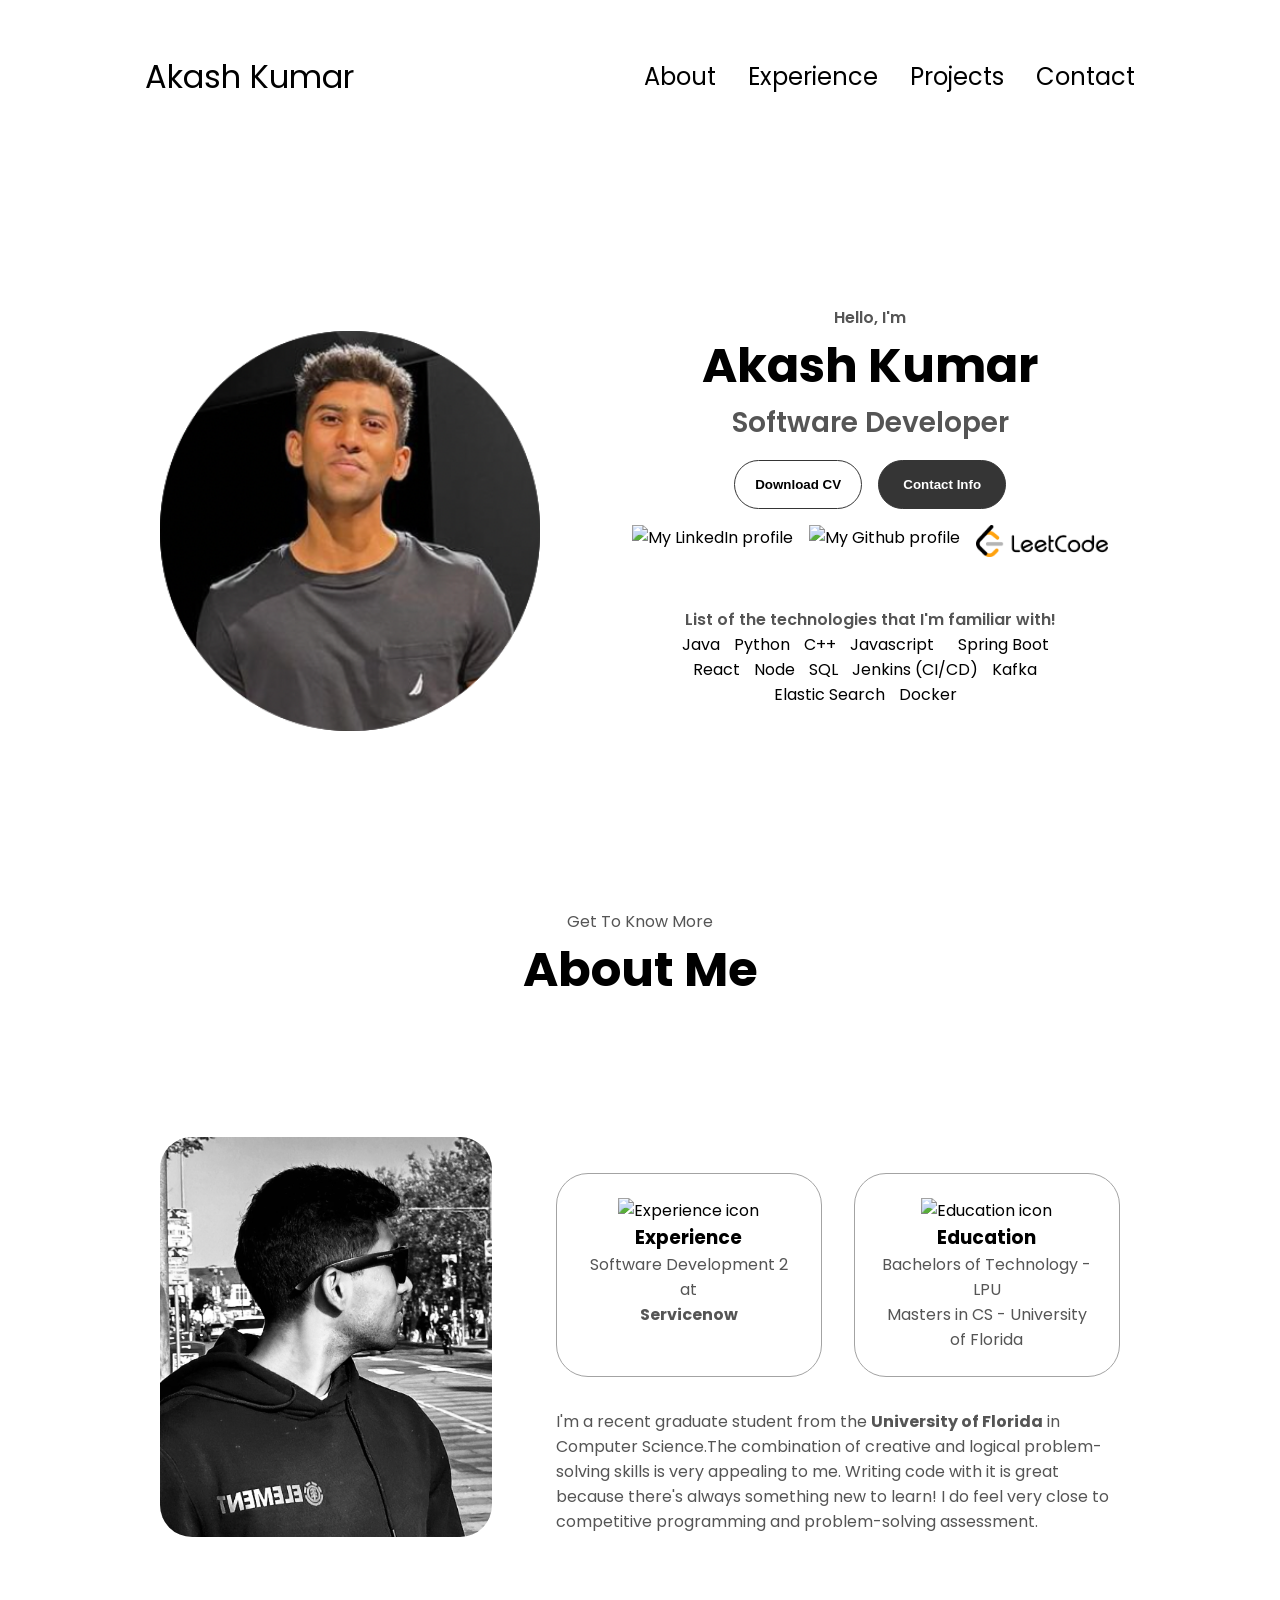
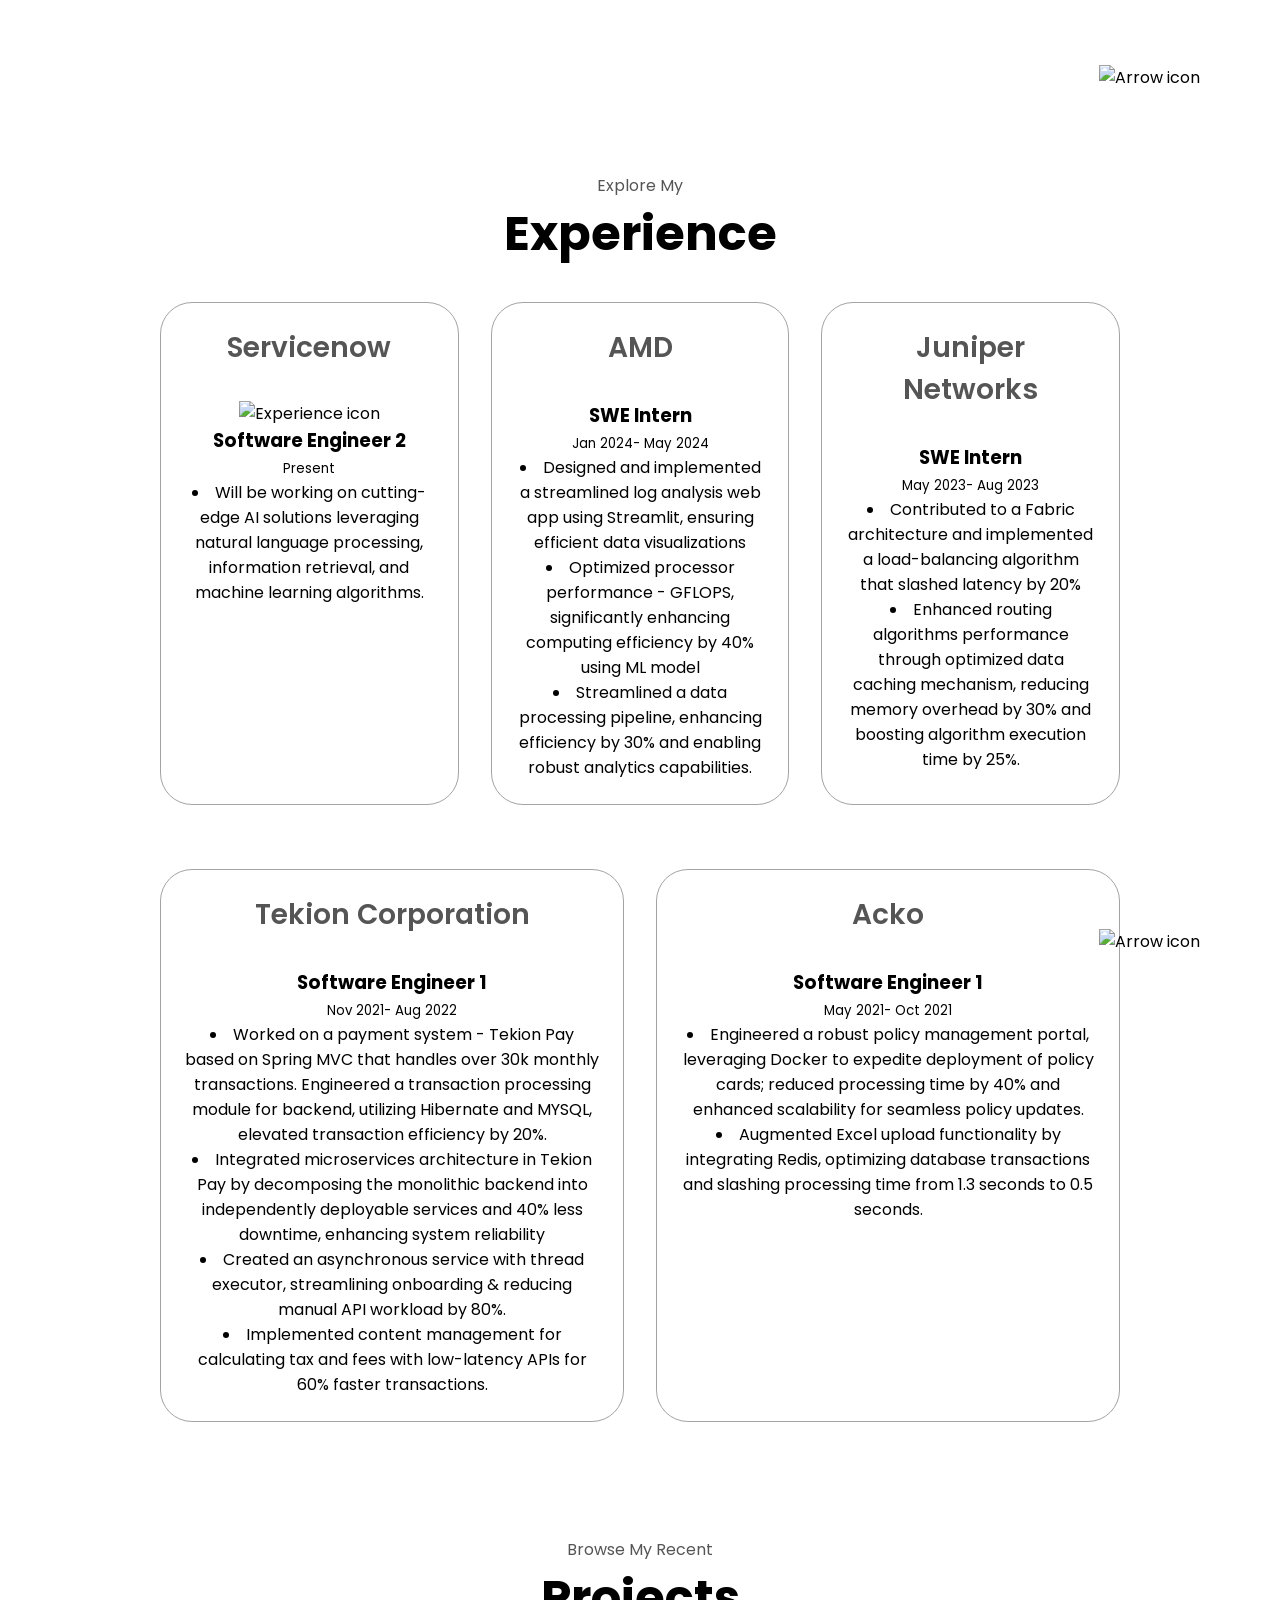
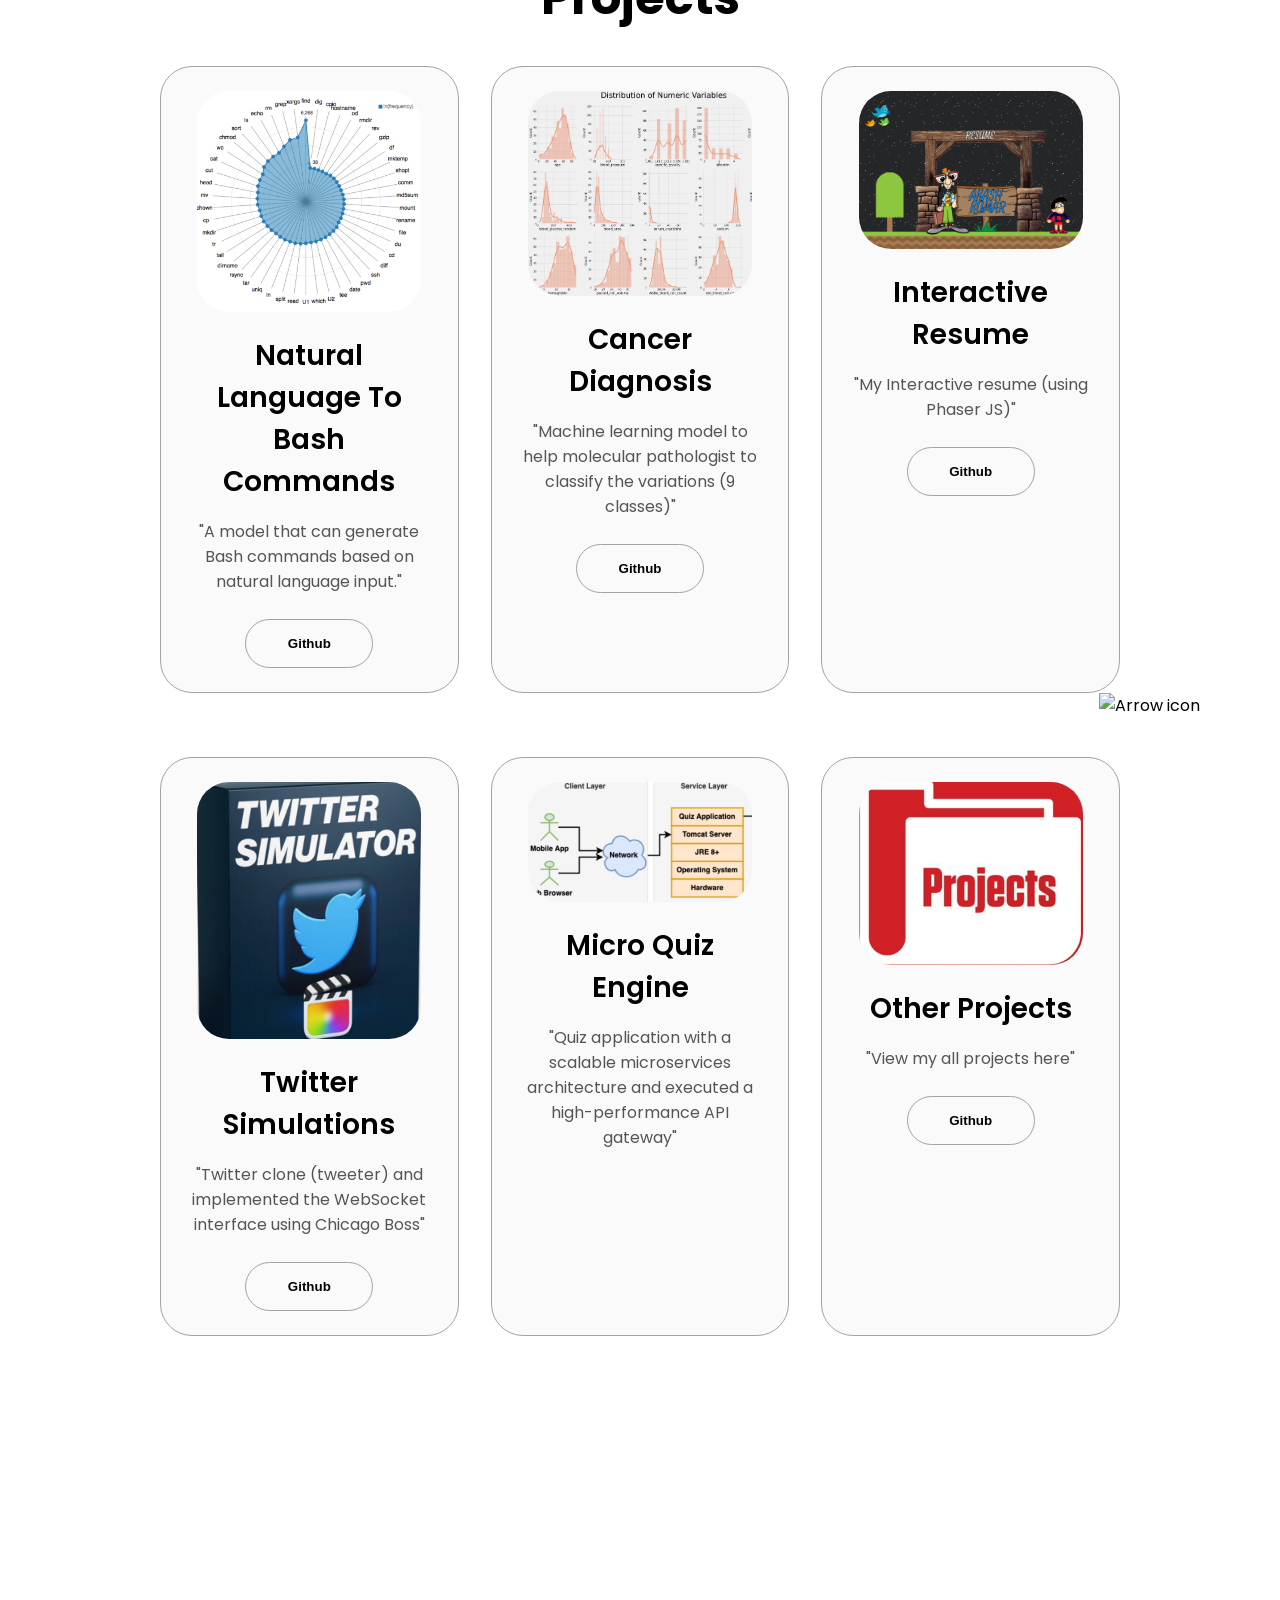
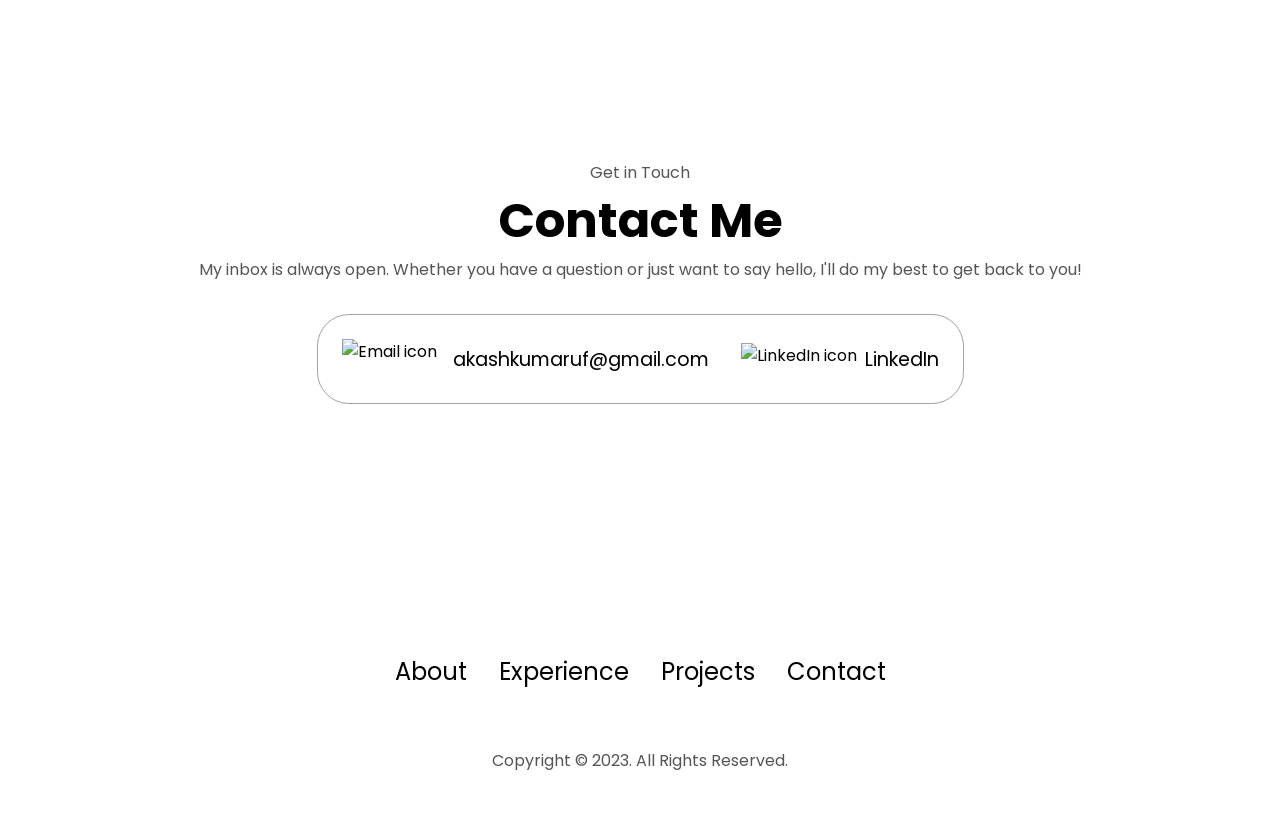
==== index.html @ 23b62c3f "Added my project" ====
<!DOCTYPE html>
<html lang="en">
  <head>
    <meta charset="UTF-8" />
    <meta http-equiv="X-UA-Compatible" content="IE=edge" />
    <meta name="viewport" content="width=device-width, initial-scale=1.0" />
    <title>My Portfolio</title>
    <link rel="stylesheet" href="style.css" />
    <link rel="stylesheet" href="mediaqueries.css" />
  </head>
  <body>
    <nav id="desktop-nav">
      <div class="logo">Akash Kumar</div>
      <div>
        <ul class="nav-links">
          <li><a href="#about">About</a></li>
          <li><a href="#experience">Experience</a></li>
          <li><a href="#projects">Projects</a></li>
          <li><a href="#contact">Contact</a></li>
        </ul>
      </div>
    </nav>
    <nav id="hamburger-nav">
      <div class="logo">Akash Kumar</div>
      <div class="hamburger-menu">
        <div class="hamburger-icon" onclick="toggleMenu()">
          <span></span>
          <span></span>
          <span></span>
        </div>
        <div class="menu-links">
          <li><a href="#about" onclick="toggleMenu()">About</a></li>
          <li><a href="#experience" onclick="toggleMenu()">Experience</a></li>
          <li><a href="#projects" onclick="toggleMenu()">Projects</a></li>
          <li><a href="#contact" onclick="toggleMenu()">Contact</a></li>
        </div>
      </div>
    </nav>
    <section id="profile">
      <div class="section__pic-container">
        <img src="./assets/profile-pic1.png" alt="Akash Kumar profile picture" />
      </div>
      <div class="section__text">
        <p class="section__text__p1">Hello, I'm</p>
        <h1 class="title">Akash Kumar</h1>
        <p class="section__text__p2">Software Developer</p>


        <div class="btn-container">
          <button
            class="btn btn-color-2"
            onclick="window.open('./assets/Akash_Resume.pdf')"
          >
            Download CV
          </button>
          <button class="btn btn-color-1" onclick="location.href='#contact'">
            Contact Info
          </button>
        </div>


        <div id="socials-container">
          <img
            src="./assets/linkedin.png"
            alt="My LinkedIn profile"
            class="icon"
            onclick="location.href='https://linkedin.com/in/akash-kumar916'"
          />
          <img
            src="./assets/github.png"
            alt="My Github profile"
            class="icon"
            onclick="location.href='https://github.com/akashkumar916'"
          />
          <img
            src="./assets/leetcode.png"
            alt="My Leetcode profile"
            class="icon"
            onclick="location.href='https://leetcode.com/u/akash_kumar916/'"
          />
        </div>
        <div id="skills-container">
          <p>List of the technologies that I'm familiar with!</p>
          <ul class="tech-list">
            <li>Java</li>
            <li>Python</li>
            <li>C++</li>
            <li>Javascript<li>
            <li>Spring Boot</li>
            <li>React</li>
            <li>Node</li>
            <li>SQL</li>
            <li>Jenkins (CI/CD)</li>
            <li>Kafka</li>
            <li>Elastic Search</li>
            <li>Docker</li>
        
           
          </ul>
        </div>


      </div>
    </section>
    <section id="about">
      <p class="section__text__p1">Get To Know More</p>
      <h1 class="title">About Me</h1>
      <div class="section-container">
        <div class="section__pic-container">
          <img
            src="./assets/about-pic.png"
            alt="Profile picture"
            class="about-pic"
          />
        </div>
        <div class="about-details-container">
          <div class="about-containers">
            <div class="details-container">
              <img
                src="./assets/experience.png"
                alt="Experience icon"
                class="icon"
              />
              <h3>Experience</h3>
              <p>Software Development 2 at <br><b>Servicenow</b></p>
            </div>
            <div class="details-container">
              <img
                src="./assets/education.png"
                alt="Education icon"
                class="icon"
              />
              <h3>Education</h3>
              <p>Bachelors of Technology - LPU<br /> Masters in CS - University of Florida</p>
            </div>
          </div>
          <div class="text-container">
            <p>
              I'm a recent graduate student from the <b>University of Florida</b> in Computer Science.The combination of creative and logical problem-solving skills is very appealing to me. Writing code with it is great because there's always something new to learn! I do feel very close to competitive programming and problem-solving assessment.
              

            </p>
          </div>
        </div>
      </div>
      <img
        src="./assets/arrow.png"
        alt="Arrow icon"
        class="icon arrow"
        onclick="location.href='#experience'"
      />
    </section>


    <!--  Experience -->
    <section id="experience">
      <p class="section__text__p1">Explore My</p>
      <h1 class="title">Experience</h1>
      <div class="experience-details-container">


        <div class="about-containers">


          <div class="details-container">
            <h2 class="experience-sub-title">Servicenow</h2>
            
            <div class="article-container">
              <article>
                <img
                  src="./assets/checkmark.png"
                  alt="Experience icon"
                  class="icon"
                />
                <div>
               
                  <h3>Software Engineer 2 </h3>
                  <small>Present</small>
                    <li>Will be working on cutting-edge AI solutions leveraging natural language processing, information retrieval, and machine learning algorithms.</li>
                  </div>
              </article>

            </div>
          </div>


          <div class="details-container">
            <h2 class="experience-sub-title">AMD</h2>
            <div class="article-container">
              <article>
                
                <div>
                  <h3>SWE Intern</h3>
                  <small>Jan 2024- May 2024</small>
              
                    <li>Designed and implemented a streamlined log analysis web app using Streamlit, ensuring efficient data visualizations </li> 
                   
                    <li>Optimized processor performance - GFLOPS, significantly enhancing computing efficiency by 40% using ML model</li> 
              
                    <li>Streamlined a data processing pipeline, enhancing efficiency by 30% and enabling robust analytics capabilities.</li>
                 
                  </div>
              </article>

            </div>
          </div>


          <div class="details-container">
            <h2 class="experience-sub-title">Juniper Networks</h2>
            <div class="article-container">
              <article>
               
                <div>
                  <h3>SWE Intern</h3>
                  <small>May 2023- Aug 2023</small>
        
                    <li>  Contributed to a Fabric architecture and implemented a load-balancing algorithm that slashed latency by 20%</li> 
                   
                    <li>Enhanced routing algorithms performance through optimized data caching mechanism, reducing memory overhead by 30% and boosting algorithm execution time by 25%.</li> 
              
                  
                  </div>
              </article>

            </div>
          </div>

   



        </div>

        <!-------------->
 
      <div class="about-containers">


   


          <div class="details-container">
            <h2 class="experience-sub-title">Tekion Corporation</h2>
            <div class="article-container">
              <article>
               
                <div>
                  <h3>Software Engineer 1</h3>
                 <small>Nov 2021- Aug 2022</small>
              
                    <li>   Worked on a payment system - Tekion Pay based on Spring MVC that handles over 30k monthly transactions. Engineered a
                      transaction processing module for backend, utilizing Hibernate and MYSQL, elevated transaction efficiency by 20%.</li> 
                   
                    <li>Integrated microservices architecture in Tekion Pay by decomposing the monolithic backend into independently deployable
                      services and 40% less downtime, enhancing system reliability</li> 
                    <li>Created an asynchronous service with thread executor, streamlining onboarding & reducing manual API workload by 80%.</li>
                    <li> Implemented content management for calculating tax and fees with low-latency APIs for 60% faster transactions.</li>
                  
                  </div>
              </article>

            </div>
          </div>


          <div class="details-container">
            <h2 class="experience-sub-title">Acko</h2>
            <div class="article-container">
              <article>
                
                <div>
                  <h3>Software Engineer 1</h3>
                  <small>May 2021- Oct 2021</small>
                  <p>
                    <li>Engineered a robust policy management portal, leveraging Docker to expedite deployment of policy cards; reduced processing
                    time by 40% and enhanced scalability for seamless policy updates.</li>
                    <li>Augmented Excel upload functionality by integrating Redis, optimizing database transactions and slashing processing time
                    from 1.3 seconds to 0.5 seconds.</li>
                  </p>
                  </div>
              </article>

            </div>
          </div>


        </div>
      </div>
      <img
        src="./assets/arrow.png"
        alt="Arrow icon"
        class="icon arrow"
        onclick="location.href='#projects'"
      />
    </section>



    <section id="projects">
      <p class="section__text__p1">Browse My Recent</p>
      <h1 class="title">Projects</h1>
      <div class="experience-details-container">
        <div class="about-containers">

          <div class="details-container color-container">
            <div class="article-container">
              <img
                src="./assets/project1.png"
                alt="Project 1"
                class="project-img"
              />
            </div>
            <div>
            <h2 class="experience-sub-title project-title">Natural Language To Bash Commands</h2>
            <p>"A model that can generate Bash commands based on natural language input."</p>
          </div>
          <br>
            <div class="btn-container">
              <button
                class="btn btn-color-2 project-btn"
                onclick="location.href='https://github.com/akashkumar916/NL2BASH'"
              >
                Github
              </button>
              
            </div>
          </div>


          <div class="details-container color-container">
            <div class="article-container">
              <img
                src="./assets/project2.png"
                alt="Project 2"
                class="project-img"
              />
            </div>
            <h2 class="experience-sub-title project-title">Cancer Diagnosis </h2>
            <p>"Machine learning model to help molecular pathologist to classify the variations (9 classes)"</p>
            <br>
            <div class="btn-container">
              <button
                class="btn btn-color-2 project-btn"
                onclick="location.href='https://github.com/akashkumar916/Cancer_diagnosis'"
              >
                Github
              </button>
              
            </div>
          </div>
          <div class="details-container color-container">
            <div class="article-container">
              <img
                src="./assets/project3.png"
                alt="Project 3"
                class="project-img"
              />
            </div>
            <h2 class="experience-sub-title project-title">Interactive Resume</h2>
            <p>"My Interactive resume  (using Phaser JS)"</p>
            <br>
            <div class="btn-container">
              <button
                class="btn btn-color-2 project-btn"
                onclick="location.href='https://github.com/akashkumar916?tab=repositories'">
                Github
              </button>
             
            </div>
          </div>
        </div>

        <div class="about-containers">
          
          <div class="details-container color-container">
            <div class="article-container">
              <img
                src="./assets/project4.png"
                alt="Project 1"
                class="project-img"
              />
            </div>
            <h2 class="experience-sub-title project-title">Twitter Simulations</h2>
            <p>"Twitter clone (tweeter) and implemented the WebSocket interface using Chicago Boss"</p>
            <br>
            <div class="btn-container">
              <button
                class="btn btn-color-2 project-btn"
                onclick="location.href='https://github.com/akashkumar916/twitterSimulation'"
              >
                Github
              </button>
              
            </div>
          </div>
            
          <div class="details-container color-container">
            <div class="article-container">
              <img
                src="./assets/project5.png"
                alt="Project 1"
                class="project-img"
              />
            </div>
            <h2 class="experience-sub-title project-title">Micro Quiz Engine</h2>
            <p>"Quiz application with a scalable microservices architecture and executed a high-performance API gateway"</p>
            
          </div>

          <div class="details-container color-container">
            <div class="article-container">
              <img
                src="./assets/project6.png"
                alt="Project 1"
                class="project-img"
              />
            </div>
            <h2 class="experience-sub-title project-title">Other Projects</h2>
            <p>"View my all projects here"</p>
            <br>
            <div class="btn-container">
              <button
                class="btn btn-color-2 project-btn"
                onclick="location.href='https://github.com/akashkumar916/'"
              >
                Github
              </button>
              
            </div>
          </div>

</div>




       
      </div>
      <img
        src="./assets/arrow.png"
        alt="Arrow icon"
        class="icon arrow"
        onclick="location.href='#contact'"
      />
    </section>
    <section id="contact">
      <p class="section__text__p1">Get in Touch</p>
      <h1 class="title">Contact Me</h1>
      <div style="align-items: center;text-align: center;">
        <p>
          My inbox is always open. Whether you have a question or just want to say hello, I'll do my best to get back to you!
        </p>
      </div>
      
      <div class="contact-info-upper-container">
        <div class="contact-info-container">
          <img
            src="./assets/email.png"
            alt="Email icon"
            class="icon contact-icon email-icon"
          />
         
          <br>
          <p><a href="mailto:akashkumaruf@gmail.com">akashkumaruf@gmail.com</a></p>
        </div>
        <div class="contact-info-container">
          <img
            src="./assets/linkedin.png"
            alt="LinkedIn icon"
            class="icon contact-icon"
          />
          <p><a href="https://www.linkedin.com/in/akash-kumar916">LinkedIn</a></p>
        </div>
      </div>
    </section>
    <footer>
      <nav>
        <div class="nav-links-container">
          <ul class="nav-links">
            <li><a href="#about">About</a></li>
            <li><a href="#experience">Experience</a></li>
            <li><a href="#projects">Projects</a></li>
            <li><a href="#contact">Contact</a></li>
          </ul>
        </div>
      </nav>
      <p>Copyright &#169; 2023. All Rights Reserved.</p>
    </footer>
    <script src="script.js"></script>
  </body>
</html>
---- style.css ----
/* GENERAL */

@import url("https://fonts.googleapis.com/css2?family=Poppins:wght@300;400;500;600&display=swap");

* {
  margin: 0;
  padding: 0;
}

body {
  font-family: "Poppins", sans-serif;
}

html {
  scroll-behavior: smooth;
}

p {
  color: rgb(85, 85, 85);
}

/* TRANSITION */

a,
.btn {
  transition: all 300ms ease;
}

/* DESKTOP NAV */

nav,
.nav-links {
  display: flex;
}

nav {
  justify-content: space-around;
  align-items: center;
  height: 17vh;
}

.nav-links {
  gap: 2rem;
  list-style: none;
  font-size: 1.5rem;
}

a {
  color: black;
  text-decoration: none;
  text-decoration-color: white;
}

a:hover {
  color: grey;
  text-decoration: underline;
  text-underline-offset: 1rem;
  text-decoration-color: rgb(181, 181, 181);
}

.logo {
  font-size: 2rem;
}

.logo:hover {
  cursor: default;
}

/* HAMBURGER MENU */

#hamburger-nav {
  display: none;
}

.hamburger-menu {
  position: relative;
  display: inline-block;
}

.hamburger-icon {
  display: flex;
  flex-direction: column;
  justify-content: space-between;
  height: 24px;
  width: 30px;
  cursor: pointer;
}

.hamburger-icon span {
  width: 100%;
  height: 2px;
  background-color: black;
  transition: all 0.3 ease-in-out;
}

.menu-links {
  position: absolute;
  top: 100%;
  right: 0;
  background-color: white;
  width: fit-content;
  max-height: 0;
  overflow: hidden;
  transition: all 0.3 ease-in-out;
}

.menu-links a {
  display: block;
  padding: 10px;
  text-align: center;
  font-size: 1.5rem;
  color: black;
  text-decoration: none;
  transition: all 0.3 ease-in-out;
}

.menu-links li {
  list-style: none;
}

.menu-links.open {
  max-height: 300px;
}

.hamburger-icon.open span:first-child {
  transform: rotate(45deg) translate(10px, 5px);
}

.hamburger-icon.open span:nth-child(2) {
  opacity: 0;
}

.hamburger-icon.open span:last-child {
  transform: rotate(-45deg) translate(10px, -5px);
}

.hamburger-icon span:first-child {
  transform: none;
}

.hamburger-icon span:first-child {
  opacity: 1;
}

.hamburger-icon span:first-child {
  transform: none;
}

/* SECTIONS */

section {
  padding-top: 4vh;
  height: 96vh;
  margin: 0 10rem;
  box-sizing: border-box;
  min-height: fit-content;
}

.section-container {
  display: flex;
}

/* PROFILE SECTION */

#profile {
  display: flex;
  justify-content: center;
  gap: 5rem;
  height: 80vh;
}

.section__pic-container {
  display: flex;
  height: 400px;
  width: 400px;
  margin: auto 0;
}

.section__text {
  align-self: center;
  text-align: center;
}

.section__text p {
  font-weight: 600;
}

.section__text__p1 {
  text-align: center;
}

.section__text__p2 {
  font-size: 1.75rem;
  margin-bottom: 1rem;
}

.title {
  font-size: 3rem;
  text-align: center;
}

#socials-container {
  display: flex;
  justify-content: center;
  margin-top: 1rem;
  gap: 1rem;
}

/* ICONS */

.icon {
  cursor: pointer;
  height: 2rem;
}

/* BUTTONS */

.btn-container {
  display: flex;
  justify-content: center;
  gap: 1rem;
}

.btn {
  font-weight: 600;
  transition: all 300ms ease;
  padding: 1rem;
  width: 8rem;
  border-radius: 2rem;
}

.btn-color-1,
.btn-color-2 {
  border: rgb(53, 53, 53) 0.1rem solid;
}

.btn-color-1:hover,
.btn-color-2:hover {
  cursor: pointer;
}

.btn-color-1,
.btn-color-2:hover {
  background: rgb(53, 53, 53);
  color: white;
}

.btn-color-1:hover {
  background: rgb(0, 0, 0);
}

.btn-color-2 {
  background: none;
}

.btn-color-2:hover {
  border: rgb(255, 255, 255) 0.1rem solid;
}

.btn-container {
  gap: 1rem;
}

/* ABOUT SECTION */

#about {
  position: relative;
}

.about-containers {
  gap: 2rem;
  margin-bottom: 2rem;
  margin-top: 2rem;
}

.about-details-container {
  justify-content: center;
  flex-direction: column;
}

.about-containers,
.about-details-container {
  display: flex;
}

.about-pic {
  border-radius: 2rem;
}

.arrow {
  position: absolute;
  right: -5rem;
  bottom: 2.5rem;
}

.details-container {
  padding: 1.5rem;
  flex: 1;
  background: white;
  border-radius: 2rem;
  border: rgb(53, 53, 53) 0.1rem solid;
  border-color: rgb(163, 163, 163);
  text-align: center;
}

.section-container {
  gap: 4rem;
  height: 80%;
}

.section__pic-container {
  height: 400px;
  width: 400px;
  margin: auto 0;
}

/* EXPERIENCE SECTION */

#experience {
  position: relative;
}

.experience-sub-title {
  color: rgb(85, 85, 85);
  font-weight: 600;
  font-size: 1.75rem;
  margin-bottom: 2rem;
}

.experience-details-container {
  display: flex;
  flex-direction: column;
}


article .icon {
  cursor: default;
}

/* PROJECTS SECTION */

#projects {
  position: relative;
  margin-top: 500px; 

}

.color-container {
  border-color: rgb(163, 163, 163);
  background: rgb(250, 250, 250);
}

.project-img {
  border-radius: 2rem;
  width: 90%;
  height: 90%;
}

.project-title {
  margin: 1rem;
  color: black;
}

.project-btn {
  color: black;
  border-color: rgb(163, 163, 163);
}

/* CONTACT */

#contact {
  display: flex;
  justify-content: center;
  flex-direction: column;
  height: 70vh;
  margin-top: 800px; 
}

.contact-info-upper-container {
  display: flex;
  justify-content: center;
  border-radius: 2rem;
  border: rgb(53, 53, 53) 0.1rem solid;
  border-color: rgb(163, 163, 163);
  background: (250, 250, 250);
  margin: 2rem auto;
  padding: 0.5rem;
}

.contact-info-container {
  display: flex;
  align-items: center;
  justify-content: center;
  gap: 0.5rem;
  margin: 1rem;
}

.contact-info-container p {
  font-size: larger;
}

.contact-icon {
  cursor: default;
}

.email-icon {
  height: 2.5rem;
}

/* FOOTER SECTION */

footer {
  height: 26vh;
  margin: 0 1rem;
}

footer p {
  text-align: center;
}
.tech-list {
  list-style-type: none;
  padding: 0;
}

.tech-list li {
  display: inline;
  margin-right: 10px; /* Adjust the spacing between list items as needed */
}
#skills-container {
  margin: 50px;
}
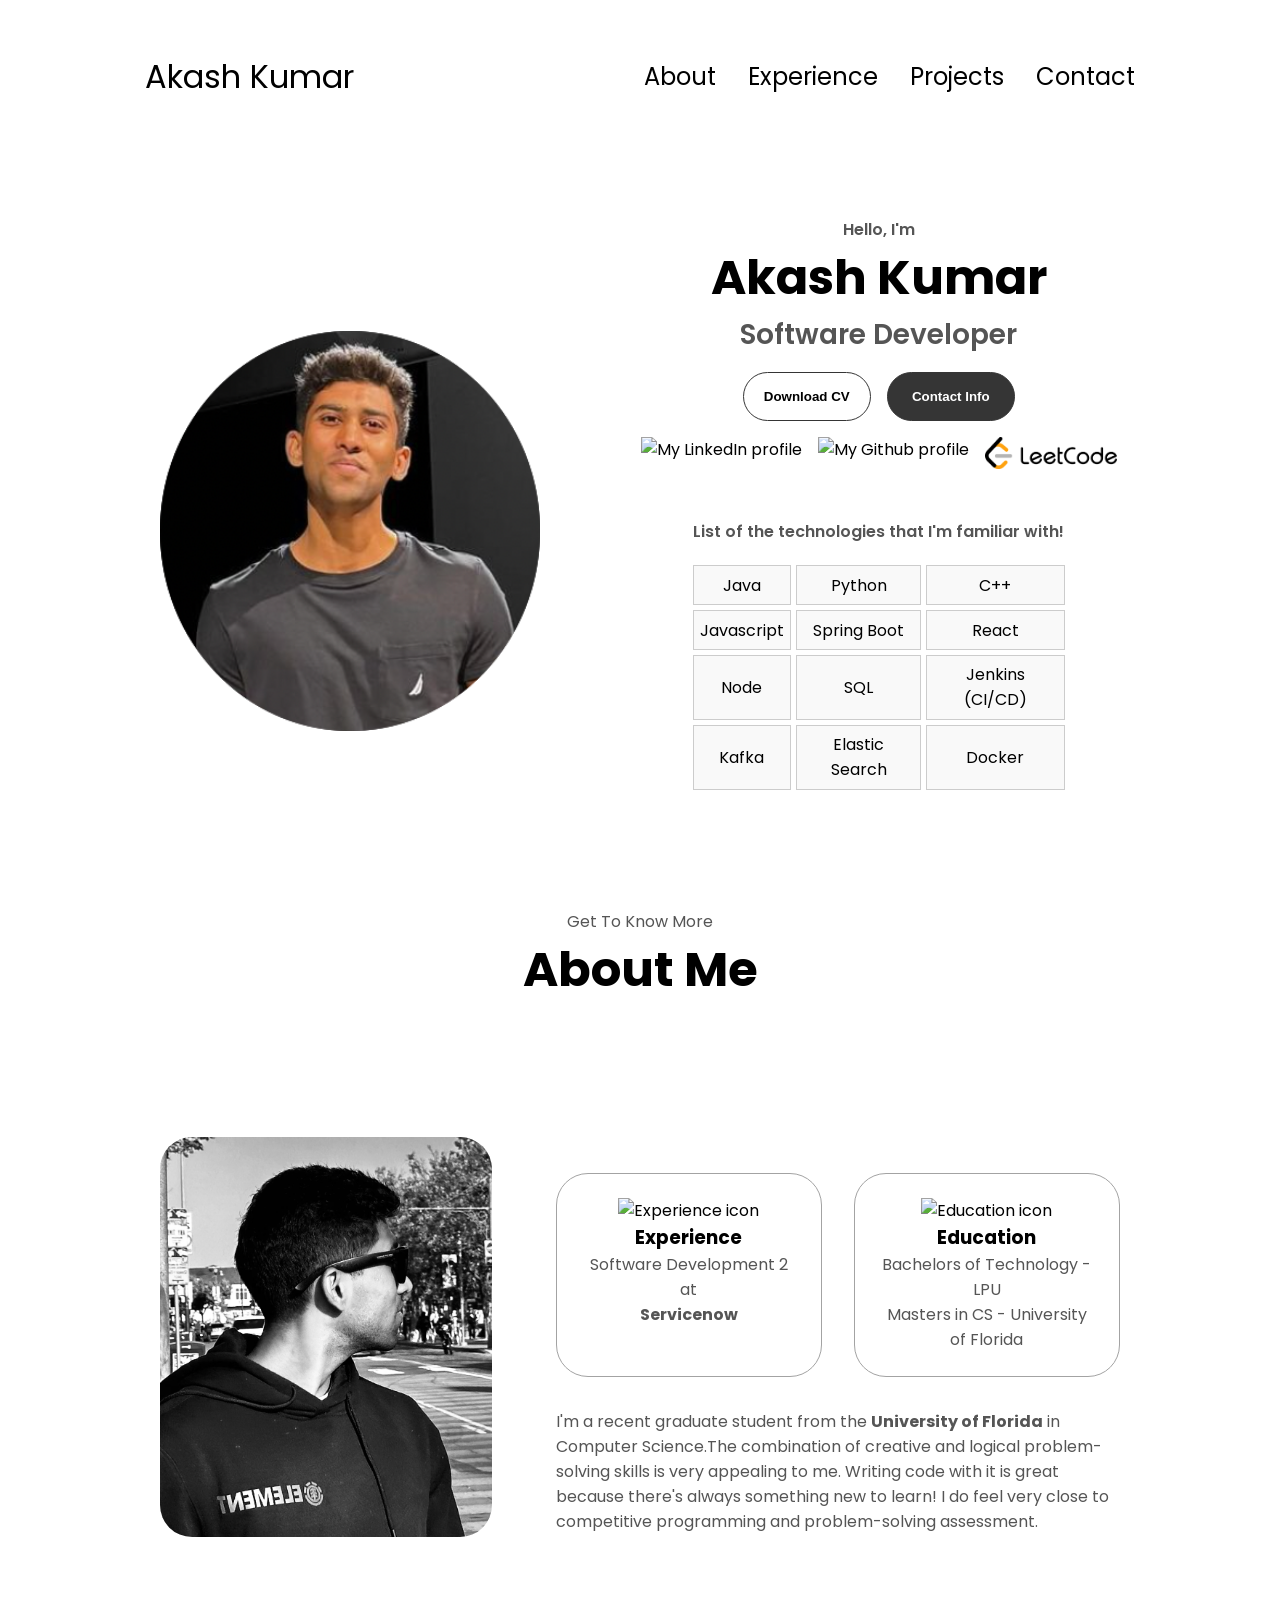
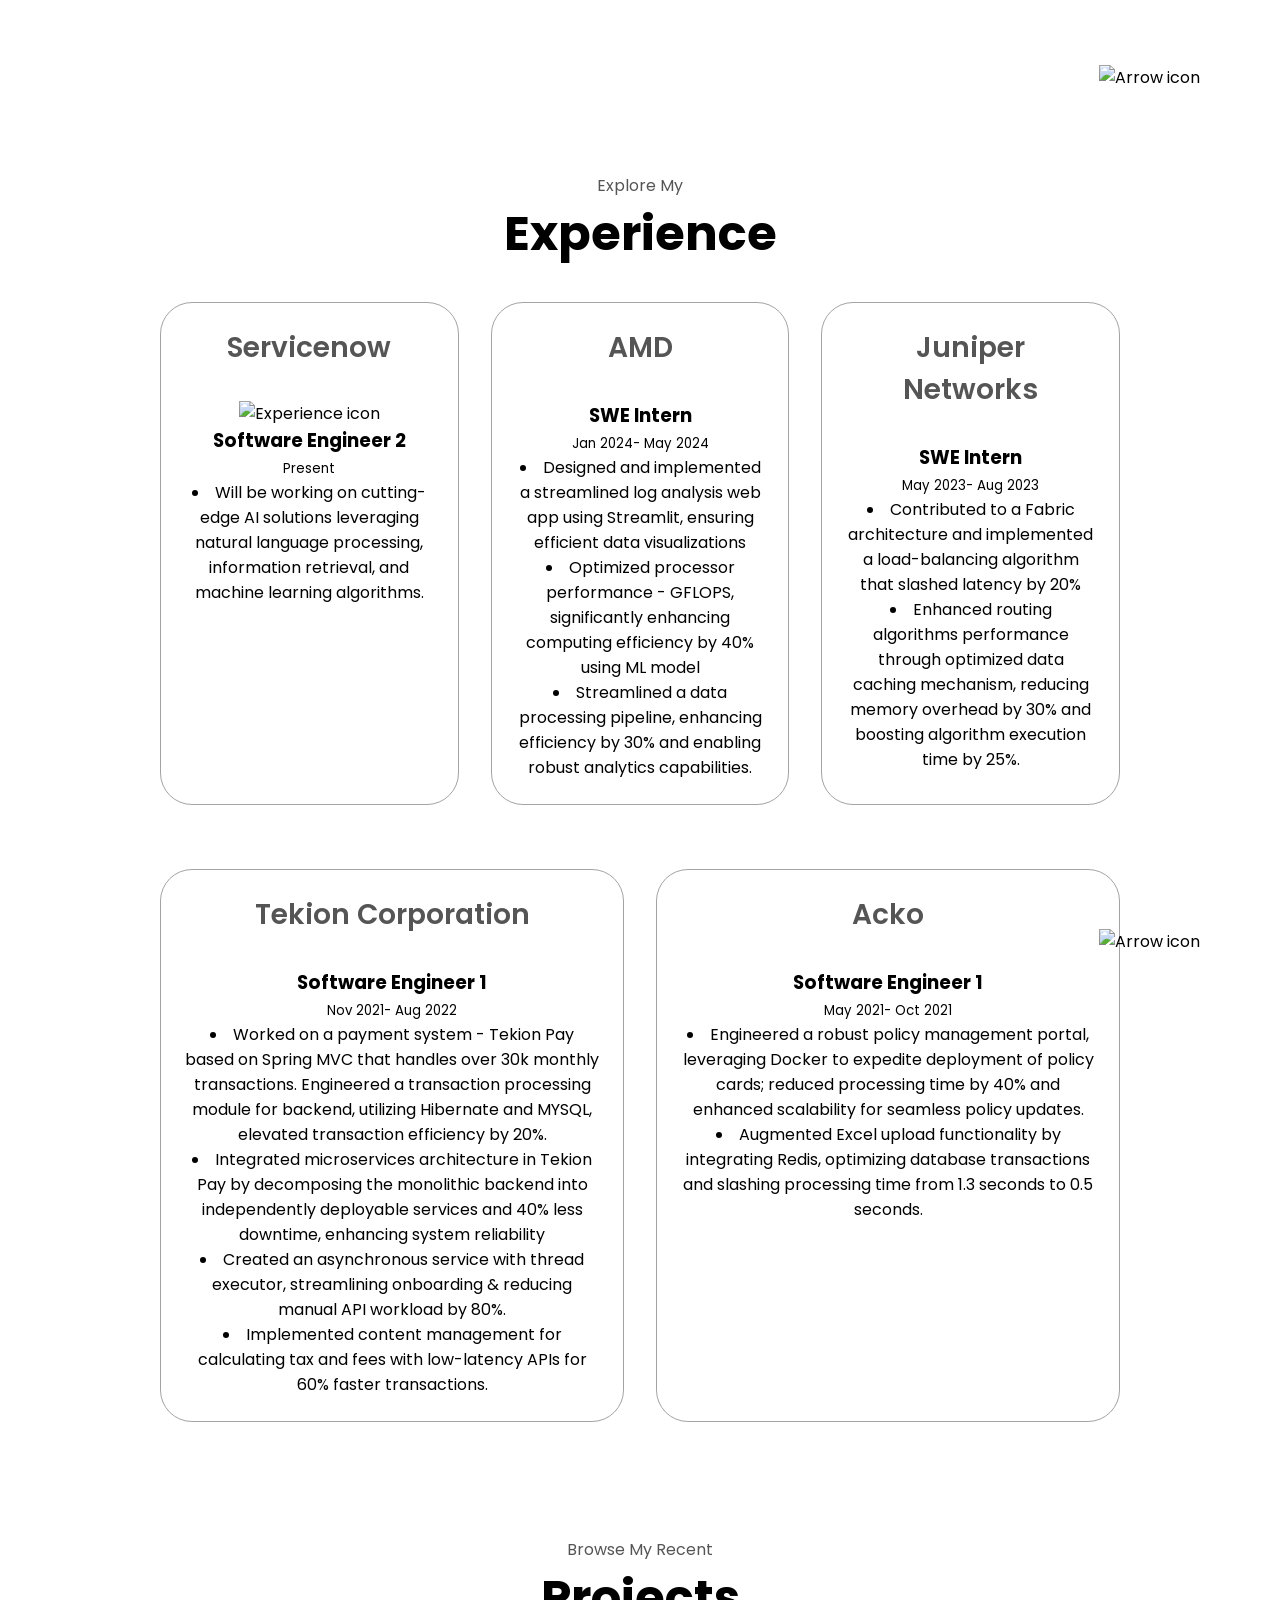
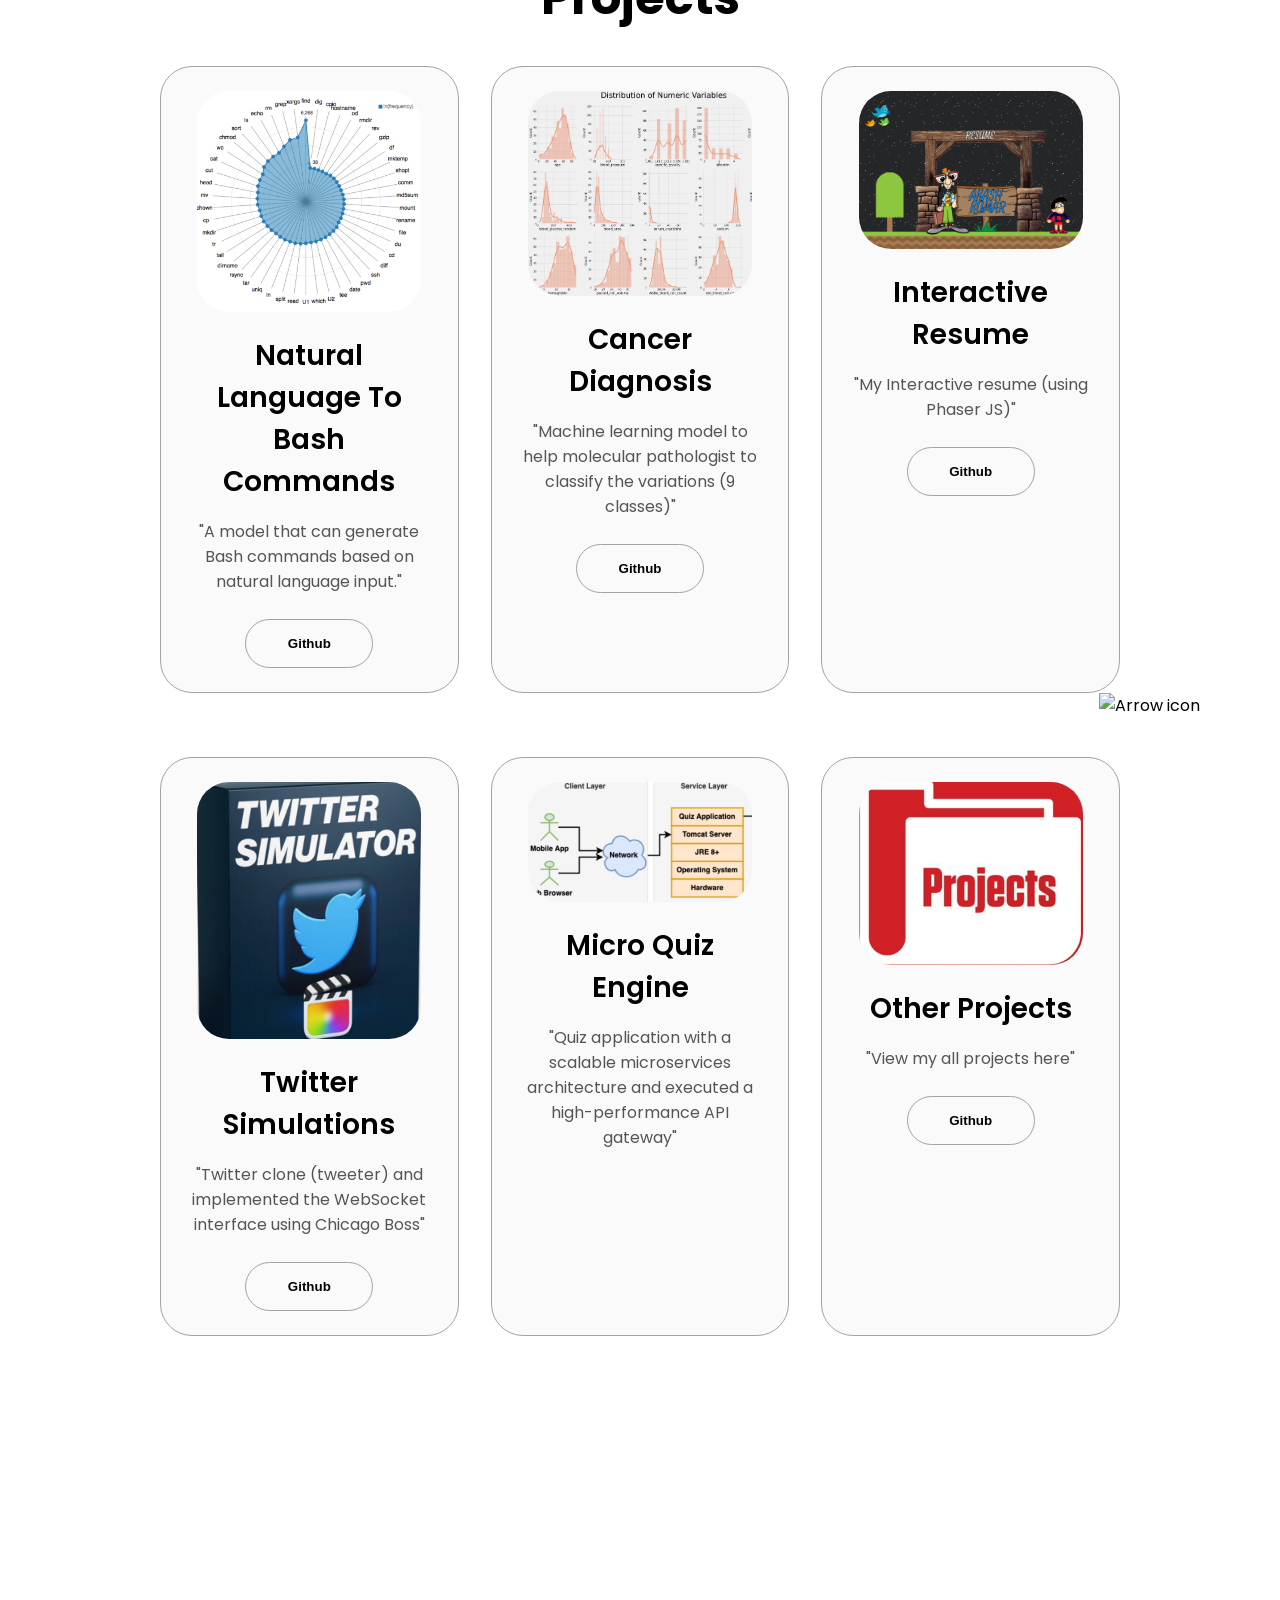
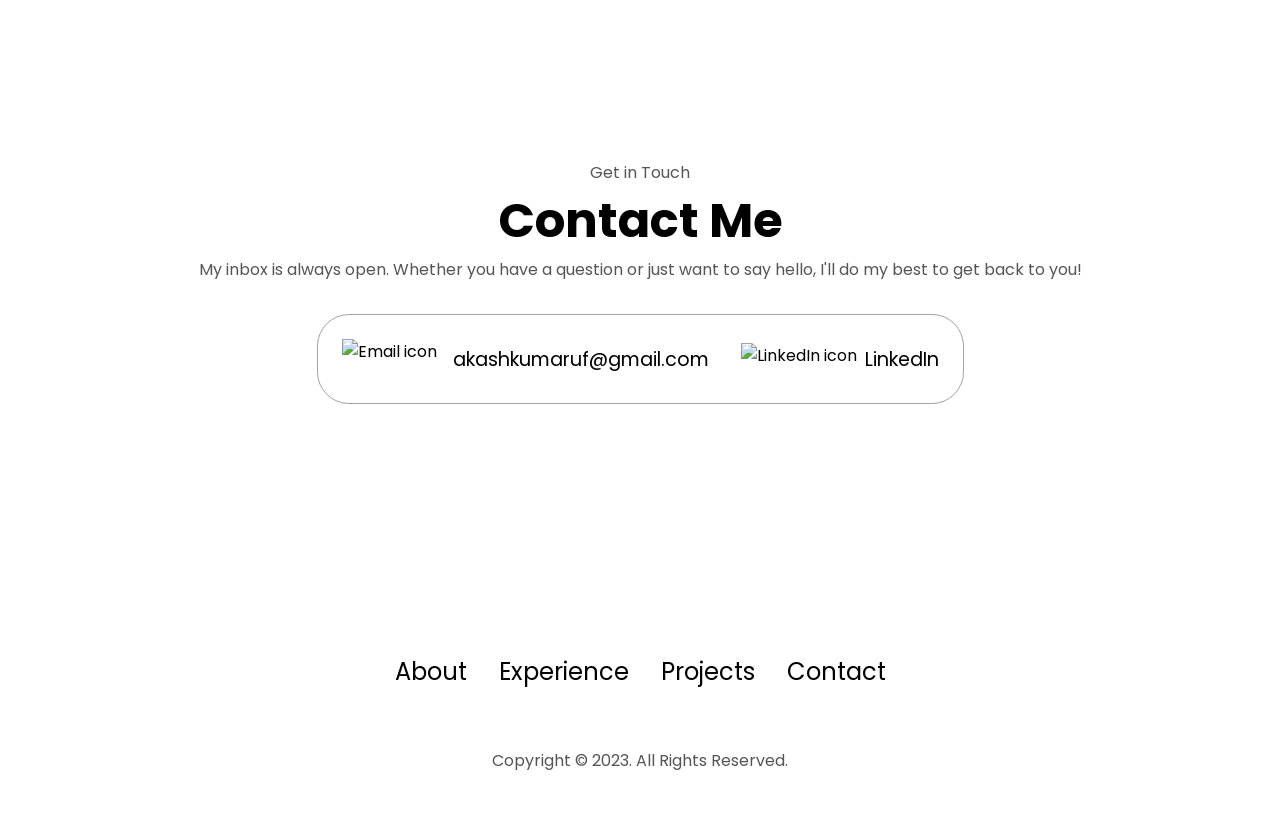
==== commit df8ed91c: "mobile responsive" ====
--- a/index.html
+++ b/index.html
@@ -4,7 +4,8 @@
     <meta charset="UTF-8" />
     <meta http-equiv="X-UA-Compatible" content="IE=edge" />
     <meta name="viewport" content="width=device-width, initial-scale=1.0" />
-    <title>My Portfolio</title>
+    <title>Akash Portfolio</title>
+    <link rel="icon" type="image/png" href="./assets/icon.png" />
     <link rel="stylesheet" href="style.css" />
     <link rel="stylesheet" href="mediaqueries.css" />
   </head>
@@ -81,23 +82,31 @@
         </div>
         <div id="skills-container">
           <p>List of the technologies that I'm familiar with!</p>
-          <ul class="tech-list">
-            <li>Java</li>
-            <li>Python</li>
-            <li>C++</li>
-            <li>Javascript<li>
-            <li>Spring Boot</li>
-            <li>React</li>
-            <li>Node</li>
-            <li>SQL</li>
-            <li>Jenkins (CI/CD)</li>
-            <li>Kafka</li>
-            <li>Elastic Search</li>
-            <li>Docker</li>
+     
+          <table class="tech-table">
+            <tr>
+              <td>Java</td>
+              <td>Python</td>
+              <td>C++</td>
+            </tr>
+            <tr>
+              <td>Javascript</td>
+              <td>Spring Boot</td>
+              <td>React</td>
+            </tr>
+            <tr>
+              <td>Node</td>
+              <td>SQL</td>
+              <td>Jenkins (CI/CD)</td>
+            </tr>
+            <tr>
+              <td>Kafka</td>
+              <td>Elastic Search</td>
+              <td>Docker</td>
+            </tr>
+          </table>
+        </div>
         
-           
-          </ul>
-        </div>
 
 
       </div>
--- a/style.css
+++ b/style.css
@@ -428,4 +428,138 @@
 }
 #skills-container {
   margin: 50px;
-}+}
+
+
+
+@media (max-width: 770px) {
+  nav {
+    justify-content: space-between;
+  }
+
+  #about {
+    margin-top: 150 px;
+  }
+  .nav-links {
+    display: none;
+  }
+  .about-containers {
+    flex-direction: column;
+  }
+  #hamburger-nav {
+    display: block;
+  }
+
+  section {
+    margin: 0 2rem;
+  }
+
+  .section-container {
+    flex-direction: column;
+  }
+  .details-container {
+    width: 100%;
+    margin: 0;
+  }
+
+  .section__pic-container {
+    height: 300px;
+    width: 300px;
+  }
+
+  .title {
+    font-size: 2.5rem;
+  }
+
+  .experience-sub-title,
+  .section__text__p2 {
+    font-size: 1.5rem;
+  }
+  #contact {
+    margin-top: 100px;
+  }
+  #projects {
+    margin-top: 100px;
+  }
+}
+
+@media (max-width: 450px) {
+  nav {
+    height: 10vh;
+  }
+  #about {
+    margin-top: 150px;
+  }
+  .experience-details-container {
+    flex-direction: column;
+  }
+  .about-containers {
+    flex-direction: column;
+  }
+  .section__pic-container {
+    height: 200px;
+    width: 200px;
+  }
+
+  .title {
+    font-size: 2rem;
+  }
+
+  .details-container {
+    width: 100%;
+    margin: 0;
+  }
+
+  .experience-sub-title,
+  .section__text__p2 {
+    font-size: 1.25rem;
+  }
+
+  section {
+    margin: 0 1rem;
+  }
+
+  .section-container {
+    gap: 2rem;
+  }
+
+  #projects {
+    margin-top: 100px;
+  }
+
+  #contact {
+    margin-top: 100px;
+  }
+}
+
+/* CSS for the tech table */
+.tech-table {
+  width: 100%;
+  border-collapse: separate; /* Change to separate to allow spacing */
+  border-spacing: 5px; /* Add space between the columns */
+  margin-top: 1rem;
+}
+
+.tech-table td {
+  border: 1px solid #ccc;
+  padding: 0.4rem; /* Add padding for better spacing inside cells */
+  text-align: center;
+  background-color: #f9f9f9; /* Optional: Add background color for better visibility */
+}
+
+@media (max-width: 600px) {
+  .tech-table {
+    width: 100%;
+  }
+
+  .tech-table tr {
+    display: block;
+    width: 100%;
+  }
+
+  .tech-table td {
+    display: block;
+    width: 100%;
+    box-sizing: border-box;
+  }
+}
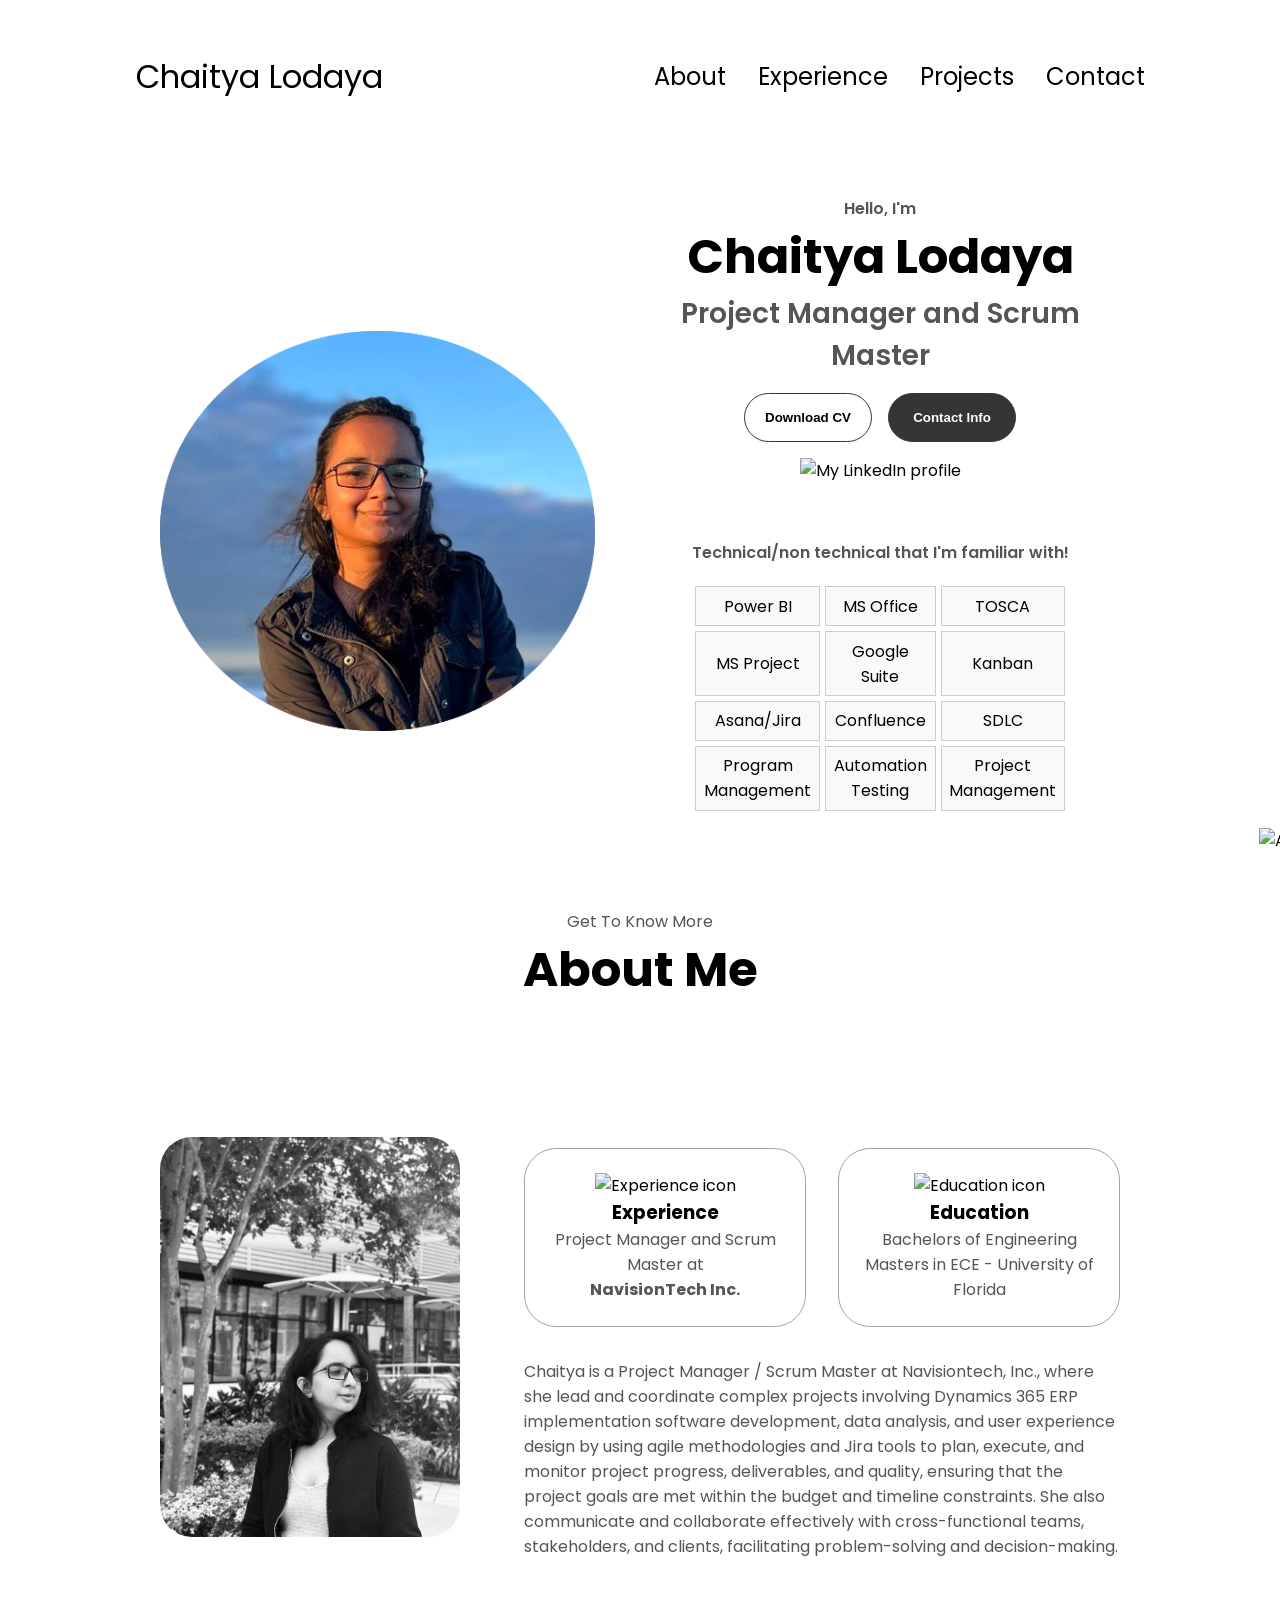
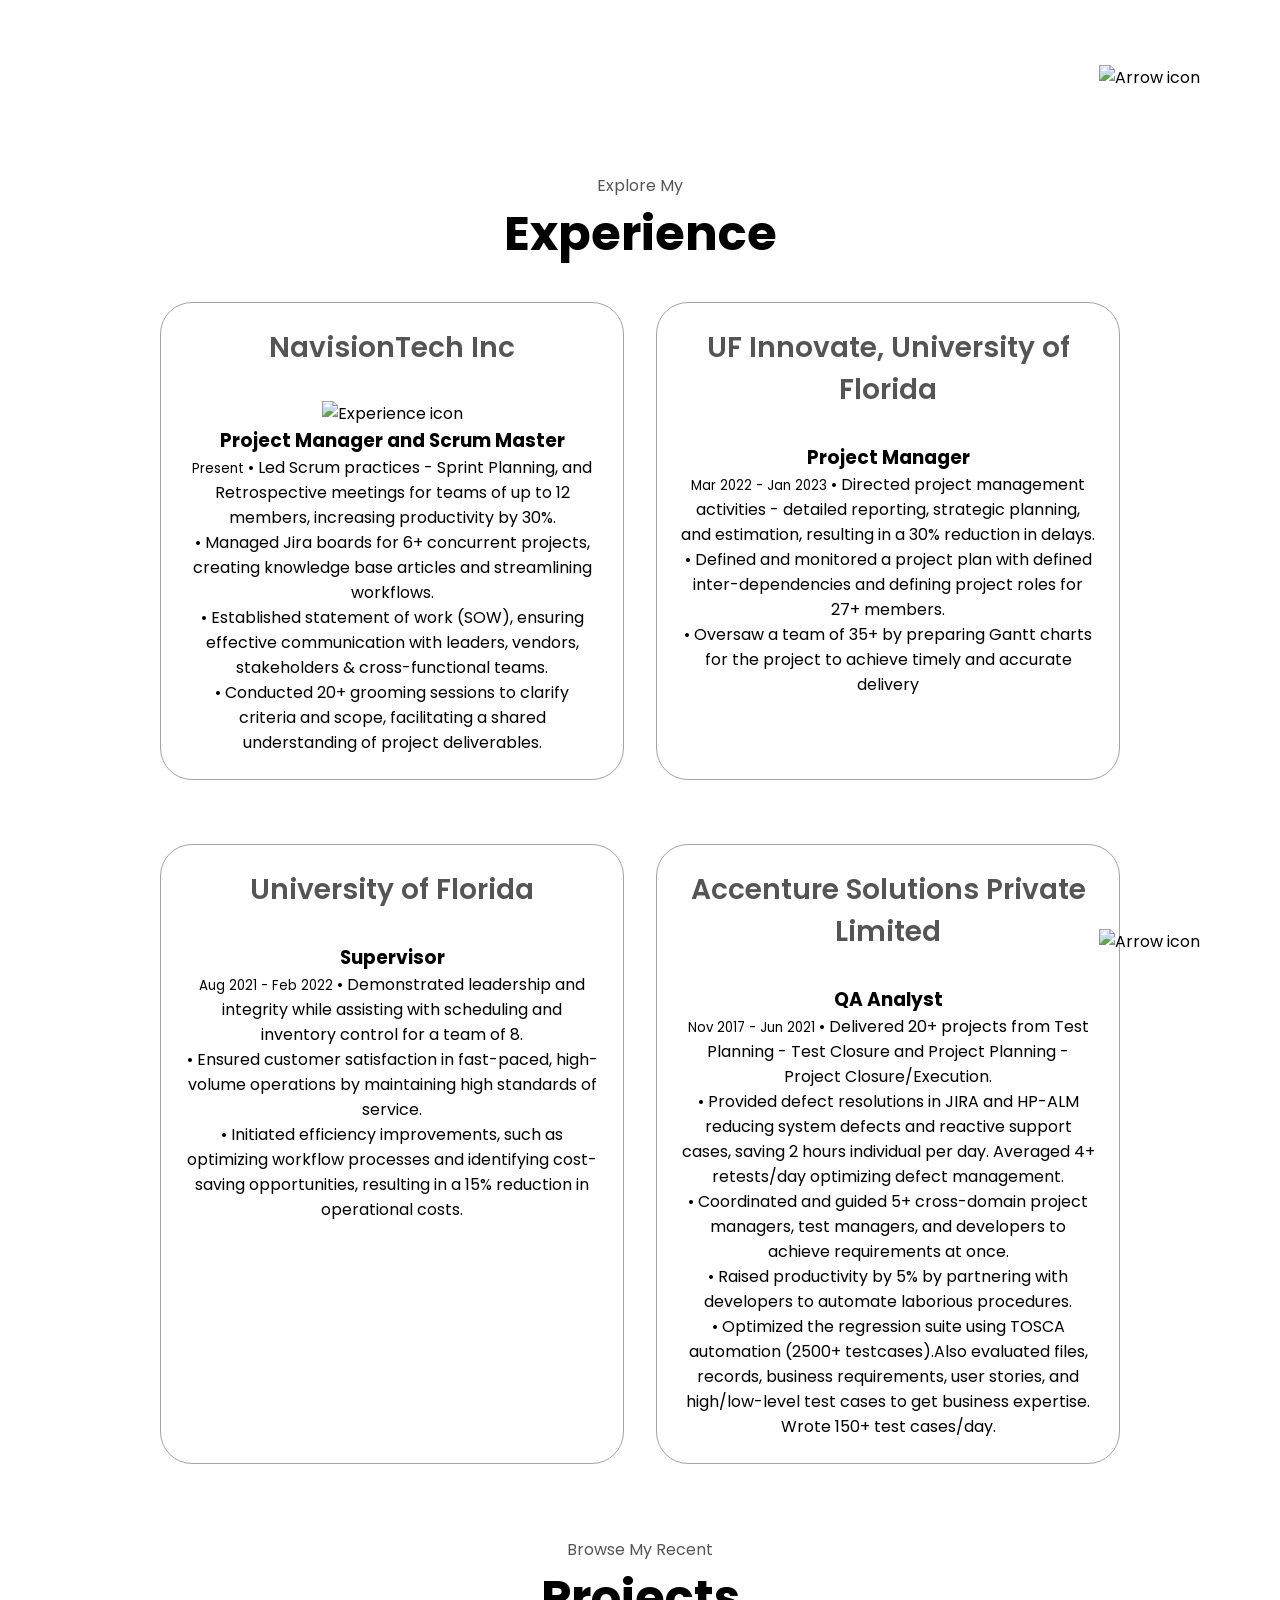
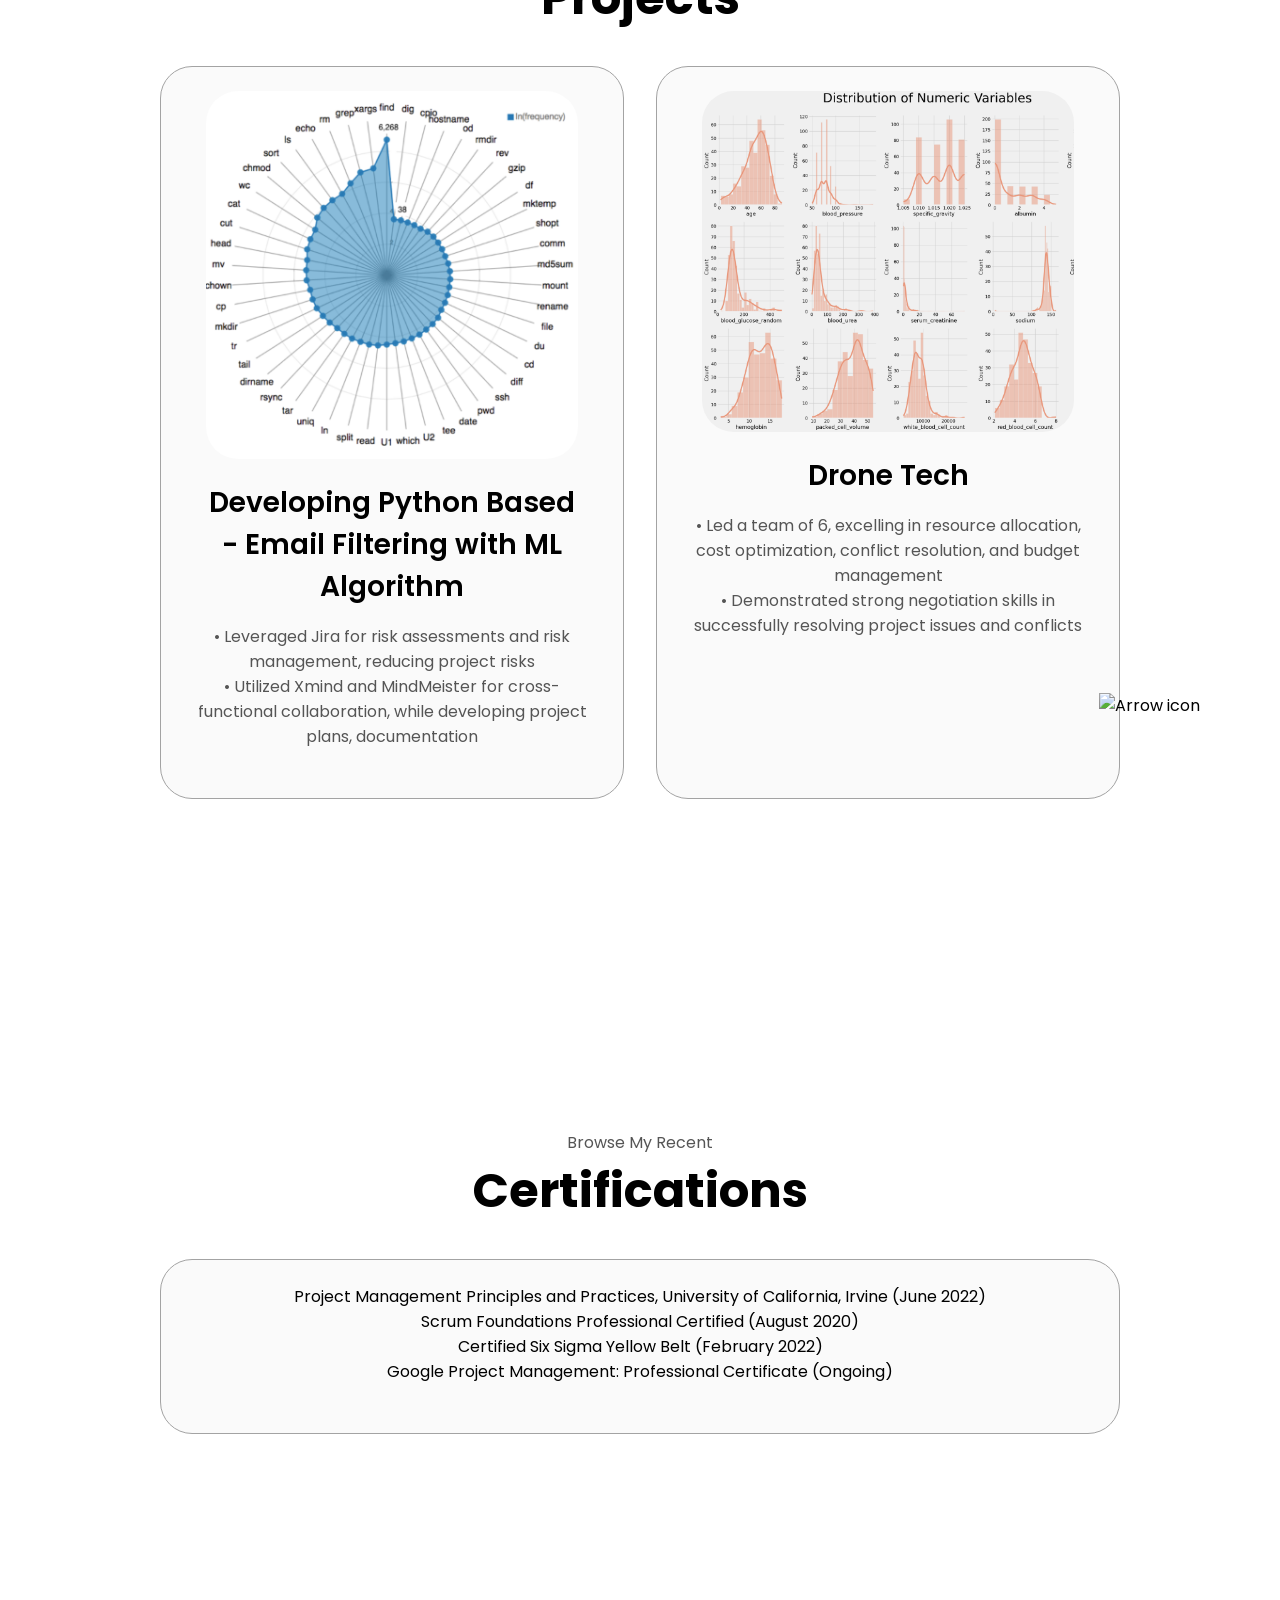
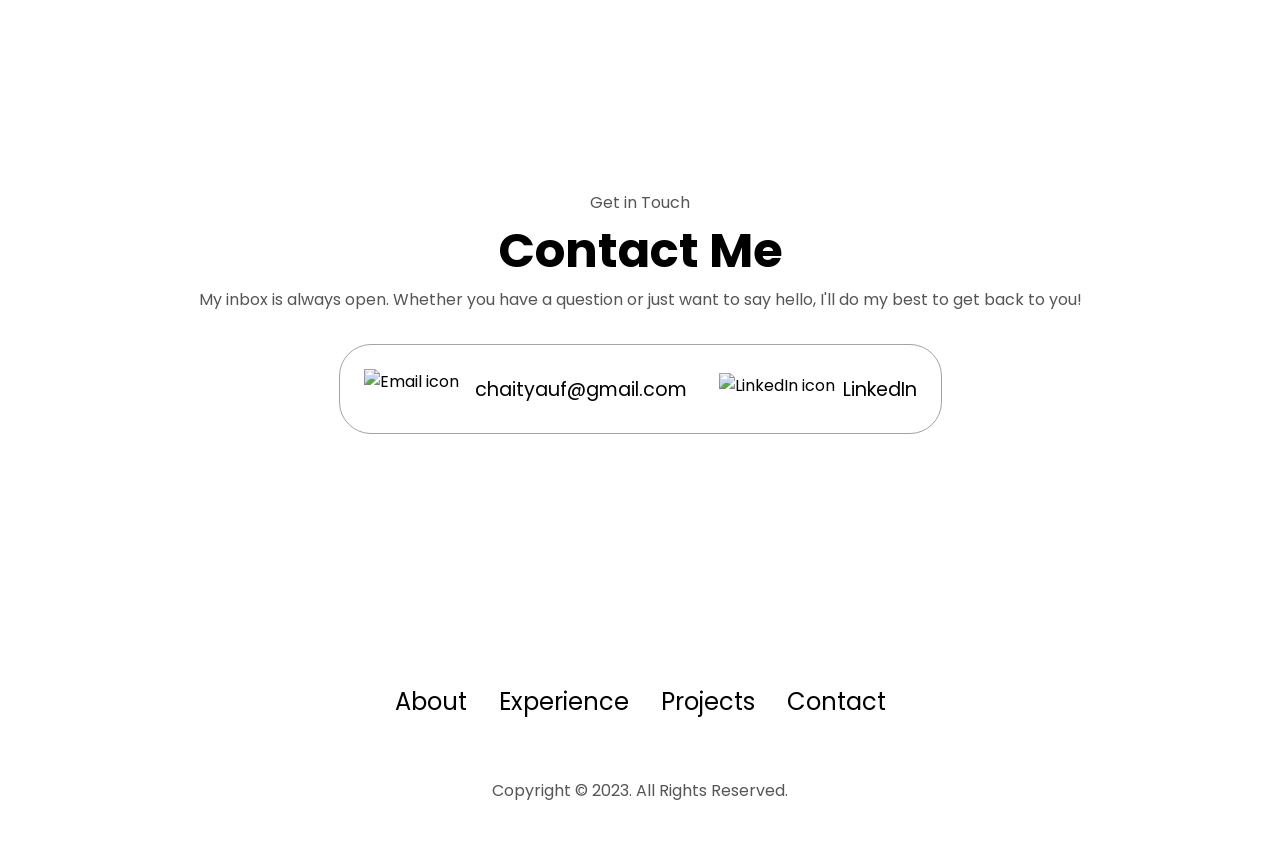
==== commit 15871610: "intial" ====
--- a/index.html
+++ b/index.html
@@ -4,14 +4,14 @@
     <meta charset="UTF-8" />
     <meta http-equiv="X-UA-Compatible" content="IE=edge" />
     <meta name="viewport" content="width=device-width, initial-scale=1.0" />
-    <title>Akash Portfolio</title>
-    <link rel="icon" type="image/png" href="./assets/icon.png" />
+    <title>Chaitya Portfolio</title>
+    <link rel="icon" type="image/png" href="./assets/c.png" />
     <link rel="stylesheet" href="style.css" />
     <link rel="stylesheet" href="mediaqueries.css" />
   </head>
   <body>
     <nav id="desktop-nav">
-      <div class="logo">Akash Kumar</div>
+      <div class="logo">Chaitya Lodaya</div>
       <div>
         <ul class="nav-links">
           <li><a href="#about">About</a></li>
@@ -22,7 +22,7 @@
       </div>
     </nav>
     <nav id="hamburger-nav">
-      <div class="logo">Akash Kumar</div>
+      <div class="logo">Chaitya Lodaya</div>
       <div class="hamburger-menu">
         <div class="hamburger-icon" onclick="toggleMenu()">
           <span></span>
@@ -39,18 +39,18 @@
     </nav>
     <section id="profile">
       <div class="section__pic-container">
-        <img src="./assets/profile-pic1.png" alt="Akash Kumar profile picture" />
+        <img src="./assets/profile.png" alt="Chaitya Lodaya profile picture" />
       </div>
       <div class="section__text">
         <p class="section__text__p1">Hello, I'm</p>
-        <h1 class="title">Akash Kumar</h1>
-        <p class="section__text__p2">Software Developer</p>
+        <h1 class="title">Chaitya Lodaya</h1>
+        <p class="section__text__p2">Project Manager and Scrum Master</p>
 
 
         <div class="btn-container">
           <button
             class="btn btn-color-2"
-            onclick="window.open('./assets/Akash_Resume.pdf')"
+            onclick="window.open('./assets/resume.pdf')"
           >
             Download CV
           </button>
@@ -65,48 +65,42 @@
             src="./assets/linkedin.png"
             alt="My LinkedIn profile"
             class="icon"
-            onclick="location.href='https://linkedin.com/in/akash-kumar916'"
+            onclick="location.href='https://www.linkedin.com/in/chaityalodaya/'"
           />
-          <img
-            src="./assets/github.png"
-            alt="My Github profile"
-            class="icon"
-            onclick="location.href='https://github.com/akashkumar916'"
-          />
-          <img
-            src="./assets/leetcode.png"
-            alt="My Leetcode profile"
-            class="icon"
-            onclick="location.href='https://leetcode.com/u/akash_kumar916/'"
-          />
-        </div>
+         
+          
+        </div>
+       
+
         <div id="skills-container">
-          <p>List of the technologies that I'm familiar with!</p>
-     
-          <table class="tech-table">
-            <tr>
-              <td>Java</td>
-              <td>Python</td>
-              <td>C++</td>
-            </tr>
-            <tr>
-              <td>Javascript</td>
-              <td>Spring Boot</td>
-              <td>React</td>
-            </tr>
-            <tr>
-              <td>Node</td>
-              <td>SQL</td>
-              <td>Jenkins (CI/CD)</td>
-            </tr>
-            <tr>
-              <td>Kafka</td>
-              <td>Elastic Search</td>
-              <td>Docker</td>
-            </tr>
+          <p>Technical/non technical that I'm familiar with!</p>
+      
+          <table class="tech-table"> 
+              <tr>
+                  <td>Power BI</td>
+                  <td>MS Office</td>
+                  <td>TOSCA</td>
+            
+              </tr>
+              <tr>
+                  <td>MS Project</td>
+                  <td>Google Suite</td>
+                  <td>Kanban</td>
+              </tr>
+             
+              <tr>
+                  <td>Asana/Jira</td>
+                  <td>Confluence</td>
+                  <td>SDLC</td>
+              </tr>
+              <tr>
+                  <td>Program Management</td>
+                  <td>Automation Testing</td>
+                  <td>Project Management</td>
+              </tr>
           </table>
-        </div>
-        
+      </div>
+      
 
 
       </div>
@@ -117,7 +111,7 @@
       <div class="section-container">
         <div class="section__pic-container">
           <img
-            src="./assets/about-pic.png"
+            src="./assets/about.png"
             alt="Profile picture"
             class="about-pic"
           />
@@ -131,7 +125,7 @@
                 class="icon"
               />
               <h3>Experience</h3>
-              <p>Software Development 2 at <br><b>Servicenow</b></p>
+              <p>Project Manager and Scrum Master at<br><b>NavisionTech Inc.</b></p>
             </div>
             <div class="details-container">
               <img
@@ -140,12 +134,12 @@
                 class="icon"
               />
               <h3>Education</h3>
-              <p>Bachelors of Technology - LPU<br /> Masters in CS - University of Florida</p>
+              <p>Bachelors of Engineering<br /> Masters in ECE - University of Florida</p>
             </div>
           </div>
           <div class="text-container">
             <p>
-              I'm a recent graduate student from the <b>University of Florida</b> in Computer Science.The combination of creative and logical problem-solving skills is very appealing to me. Writing code with it is great because there's always something new to learn! I do feel very close to competitive programming and problem-solving assessment.
+              Chaitya is a Project Manager / Scrum Master at Navisiontech, Inc., where she lead and coordinate complex projects involving Dynamics 365 ERP implementation software development, data analysis, and user experience design by using agile methodologies and Jira tools to plan, execute, and monitor project progress, deliverables, and quality, ensuring that the project goals are met within the budget and timeline constraints. She also communicate and collaborate effectively with cross-functional teams, stakeholders, and clients, facilitating problem-solving and decision-making.
               
 
             </p>
@@ -172,7 +166,7 @@
 
 
           <div class="details-container">
-            <h2 class="experience-sub-title">Servicenow</h2>
+            <h2 class="experience-sub-title">NavisionTech Inc</h2>
             
             <div class="article-container">
               <article>
@@ -183,9 +177,16 @@
                 />
                 <div>
                
-                  <h3>Software Engineer 2 </h3>
+                  <h3>Project Manager and Scrum Master </h3>
                   <small>Present</small>
-                    <li>Will be working on cutting-edge AI solutions leveraging natural language processing, information retrieval, and machine learning algorithms.</li>
+                    
+• Led Scrum practices - Sprint Planning, and Retrospective meetings for teams of up to 12 members, increasing productivity by 30%.<br>
+• Managed Jira boards for 6+ concurrent projects, creating knowledge base articles and streamlining workflows.<br>
+• Established statement of work (SOW), ensuring effective communication with leaders, vendors, stakeholders & cross-functional teams.<br>
+• Conducted 20+ grooming sessions to clarify criteria and scope, facilitating a shared understanding of project deliverables.<br>
+           
+                 
+                 
                   </div>
               </article>
 
@@ -194,20 +195,17 @@
 
 
           <div class="details-container">
-            <h2 class="experience-sub-title">AMD</h2>
+            <h2 class="experience-sub-title">UF Innovate, University of Florida</h2>
             <div class="article-container">
               <article>
                 
                 <div>
-                  <h3>SWE Intern</h3>
-                  <small>Jan 2024- May 2024</small>
-              
-                    <li>Designed and implemented a streamlined log analysis web app using Streamlit, ensuring efficient data visualizations </li> 
+                  <h3>Project Manager</h3>
+                  <small>Mar 2022 - Jan 2023</small>
+                  • Directed project management activities - detailed reporting, strategic planning, and estimation, resulting in a 30% reduction in delays.<br>
+                  • Defined and monitored a project plan with defined inter-dependencies and defining project roles for 27+ members.<br>
+                  • Oversaw a team of 35+ by preparing Gantt charts for the project to achieve timely and accurate delivery<br>
                    
-                    <li>Optimized processor performance - GFLOPS, significantly enhancing computing efficiency by 40% using ML model</li> 
-              
-                    <li>Streamlined a data processing pipeline, enhancing efficiency by 30% and enabling robust analytics capabilities.</li>
-                 
                   </div>
               </article>
 
@@ -215,83 +213,64 @@
           </div>
 
 
+        
+
+   
+
+
+
+        </div>
+
+        <!-------------->
+ 
+      <div class="about-containers">
+
+        <div class="details-container">
+          <h2 class="experience-sub-title">University of Florida</h2>
+          <div class="article-container">
+            <article>
+             
+              <div>
+                <h3>Supervisor</h3>
+                <small>Aug 2021  - Feb 2022</small>
+      
+                • Demonstrated leadership and integrity while assisting with scheduling and inventory control for a team of 8.<br/>
+                • Ensured customer satisfaction in fast-paced, high-volume operations by maintaining high standards of service.<br/>
+                • Initiated efficiency improvements, such as optimizing workflow processes and identifying cost-saving opportunities, resulting in a 15%
+                reduction in operational costs.<br/>
+                
+                </div>
+            </article>
+
+          </div>
+        </div>
+   
+
+
           <div class="details-container">
-            <h2 class="experience-sub-title">Juniper Networks</h2>
+            <h2 class="experience-sub-title">Accenture Solutions Private Limited</h2>
             <div class="article-container">
               <article>
                
                 <div>
-                  <h3>SWE Intern</h3>
-                  <small>May 2023- Aug 2023</small>
-        
-                    <li>  Contributed to a Fabric architecture and implemented a load-balancing algorithm that slashed latency by 20%</li> 
-                   
-                    <li>Enhanced routing algorithms performance through optimized data caching mechanism, reducing memory overhead by 30% and boosting algorithm execution time by 25%.</li> 
+                  <h3>QA Analyst</h3>
+                 <small>Nov 2017 -  Jun 2021</small>
               
-                  
+                 • Delivered 20+ projects from Test Planning - Test Closure and Project Planning - Project Closure/Execution.<br>
+                 • Provided defect resolutions in JIRA and HP-ALM reducing system defects and reactive support cases, saving 2 hours individual per
+                 day. Averaged 4+ retests/day optimizing defect management.<br>
+                 • Coordinated and guided 5+ cross-domain project managers, test managers, and developers to achieve requirements at once.<br>
+                 • Raised productivity by 5% by partnering with developers to automate laborious procedures.<br>
+                 • Optimized the regression suite using TOSCA automation (2500+ testcases).Also evaluated files, records, business requirements, user
+                 stories, and high/low-level test cases to get business expertise. Wrote 150+ test cases/day.<br>
                   </div>
               </article>
 
             </div>
           </div>
 
-   
-
-
-
-        </div>
-
-        <!-------------->
- 
-      <div class="about-containers">
-
-
-   
-
-
-          <div class="details-container">
-            <h2 class="experience-sub-title">Tekion Corporation</h2>
-            <div class="article-container">
-              <article>
-               
-                <div>
-                  <h3>Software Engineer 1</h3>
-                 <small>Nov 2021- Aug 2022</small>
-              
-                    <li>   Worked on a payment system - Tekion Pay based on Spring MVC that handles over 30k monthly transactions. Engineered a
-                      transaction processing module for backend, utilizing Hibernate and MYSQL, elevated transaction efficiency by 20%.</li> 
-                   
-                    <li>Integrated microservices architecture in Tekion Pay by decomposing the monolithic backend into independently deployable
-                      services and 40% less downtime, enhancing system reliability</li> 
-                    <li>Created an asynchronous service with thread executor, streamlining onboarding & reducing manual API workload by 80%.</li>
-                    <li> Implemented content management for calculating tax and fees with low-latency APIs for 60% faster transactions.</li>
-                  
-                  </div>
-              </article>
-
-            </div>
-          </div>
-
-
-          <div class="details-container">
-            <h2 class="experience-sub-title">Acko</h2>
-            <div class="article-container">
-              <article>
-                
-                <div>
-                  <h3>Software Engineer 1</h3>
-                  <small>May 2021- Oct 2021</small>
-                  <p>
-                    <li>Engineered a robust policy management portal, leveraging Docker to expedite deployment of policy cards; reduced processing
-                    time by 40% and enhanced scalability for seamless policy updates.</li>
-                    <li>Augmented Excel upload functionality by integrating Redis, optimizing database transactions and slashing processing time
-                    from 1.3 seconds to 0.5 seconds.</li>
-                  </p>
-                  </div>
-              </article>
-
-            </div>
-          </div>
+
+      
 
 
         </div>
@@ -321,21 +300,13 @@
               />
             </div>
             <div>
-            <h2 class="experience-sub-title project-title">Natural Language To Bash Commands</h2>
-            <p>"A model that can generate Bash commands based on natural language input."</p>
+            <h2 class="experience-sub-title project-title">Developing Python Based - Email Filtering with ML Algorithm</h2>
+            <p>• Leveraged Jira for risk assessments and risk management, reducing project risks<br>
+              • Utilized Xmind and MindMeister for cross-functional collaboration, while developing project plans, documentation</p>
           </div>
           <br>
-            <div class="btn-container">
-              <button
-                class="btn btn-color-2 project-btn"
-                onclick="location.href='https://github.com/akashkumar916/NL2BASH'"
-              >
-                Github
-              </button>
-              
-            </div>
-          </div>
-
+           
+          </div>
 
           <div class="details-container color-container">
             <div class="article-container">
@@ -345,106 +316,15 @@
                 class="project-img"
               />
             </div>
-            <h2 class="experience-sub-title project-title">Cancer Diagnosis </h2>
-            <p>"Machine learning model to help molecular pathologist to classify the variations (9 classes)"</p>
+            <h2 class="experience-sub-title project-title">Drone Tech </h2>
+            <p>• Led a team of 6, excelling in resource allocation, cost optimization, conflict resolution, and budget management<br/>
+              • Demonstrated strong negotiation skills in successfully resolving project issues and conflicts</p>
             <br>
-            <div class="btn-container">
-              <button
-                class="btn btn-color-2 project-btn"
-                onclick="location.href='https://github.com/akashkumar916/Cancer_diagnosis'"
-              >
-                Github
-              </button>
-              
-            </div>
-          </div>
-          <div class="details-container color-container">
-            <div class="article-container">
-              <img
-                src="./assets/project3.png"
-                alt="Project 3"
-                class="project-img"
-              />
-            </div>
-            <h2 class="experience-sub-title project-title">Interactive Resume</h2>
-            <p>"My Interactive resume  (using Phaser JS)"</p>
-            <br>
-            <div class="btn-container">
-              <button
-                class="btn btn-color-2 project-btn"
-                onclick="location.href='https://github.com/akashkumar916?tab=repositories'">
-                Github
-              </button>
-             
-            </div>
-          </div>
-        </div>
-
-        <div class="about-containers">
-          
-          <div class="details-container color-container">
-            <div class="article-container">
-              <img
-                src="./assets/project4.png"
-                alt="Project 1"
-                class="project-img"
-              />
-            </div>
-            <h2 class="experience-sub-title project-title">Twitter Simulations</h2>
-            <p>"Twitter clone (tweeter) and implemented the WebSocket interface using Chicago Boss"</p>
-            <br>
-            <div class="btn-container">
-              <button
-                class="btn btn-color-2 project-btn"
-                onclick="location.href='https://github.com/akashkumar916/twitterSimulation'"
-              >
-                Github
-              </button>
-              
-            </div>
-          </div>
-            
-          <div class="details-container color-container">
-            <div class="article-container">
-              <img
-                src="./assets/project5.png"
-                alt="Project 1"
-                class="project-img"
-              />
-            </div>
-            <h2 class="experience-sub-title project-title">Micro Quiz Engine</h2>
-            <p>"Quiz application with a scalable microservices architecture and executed a high-performance API gateway"</p>
-            
-          </div>
-
-          <div class="details-container color-container">
-            <div class="article-container">
-              <img
-                src="./assets/project6.png"
-                alt="Project 1"
-                class="project-img"
-              />
-            </div>
-            <h2 class="experience-sub-title project-title">Other Projects</h2>
-            <p>"View my all projects here"</p>
-            <br>
-            <div class="btn-container">
-              <button
-                class="btn btn-color-2 project-btn"
-                onclick="location.href='https://github.com/akashkumar916/'"
-              >
-                Github
-              </button>
-              
-            </div>
-          </div>
-
-</div>
-
-
-
-
-       
+           
+          </div>
+        
+        </div>
+
       </div>
       <img
         src="./assets/arrow.png"
@@ -453,6 +333,49 @@
         onclick="location.href='#contact'"
       />
     </section>
+
+<!--                                -->
+
+    <section id="certification">
+      <p class="section__text__p1">Browse My Recent</p>
+      <h1 class="title">Certifications</h1>
+      <div class="experience-details-container">
+        <div class="about-containers">
+
+          <div class="details-container color-container">
+           
+            <div>
+              <ul>
+              Project Management Principles and Practices, University of California, Irvine (June 2022)<br>
+               Scrum Foundations Professional Certified (August 2020)<br>
+                Certified Six Sigma Yellow Belt (February 2022)<br>
+                Google Project Management: Professional Certificate (Ongoing)<br>
+            </ul>
+              
+           </div>
+          <br>
+           
+          </div>
+
+
+        
+        </div>
+
+      </div>
+      <img
+        src="./assets/arrow.png"
+        alt="Arrow icon"
+        class="icon arrow"
+        onclick="location.href='#contact'"
+      />
+
+    </section>
+
+
+
+
+
+
     <section id="contact">
       <p class="section__text__p1">Get in Touch</p>
       <h1 class="title">Contact Me</h1>
@@ -471,7 +394,7 @@
           />
          
           <br>
-          <p><a href="mailto:akashkumaruf@gmail.com">akashkumaruf@gmail.com</a></p>
+          <p><a href="mailto:akashkumaruf@gmail.com">chaityauf@gmail.com</a></p>
         </div>
         <div class="contact-info-container">
           <img
@@ -479,7 +402,7 @@
             alt="LinkedIn icon"
             class="icon contact-icon"
           />
-          <p><a href="https://www.linkedin.com/in/akash-kumar916">LinkedIn</a></p>
+          <p><a href="https://www.linkedin.com/in/chaityalodaya/">LinkedIn</a></p>
         </div>
       </div>
     </section>
--- a/style.css
+++ b/style.css
@@ -373,9 +373,17 @@
   justify-content: center;
   flex-direction: column;
   height: 70vh;
-  margin-top: 800px; 
-}
-
+   
+}
+
+#certification {
+  display: flex;
+  justify-content: center;
+  flex-direction: column;
+  height: 70vh;
+  margin-top: 200px;
+   
+}
 .contact-info-upper-container {
   display: flex;
   justify-content: center;
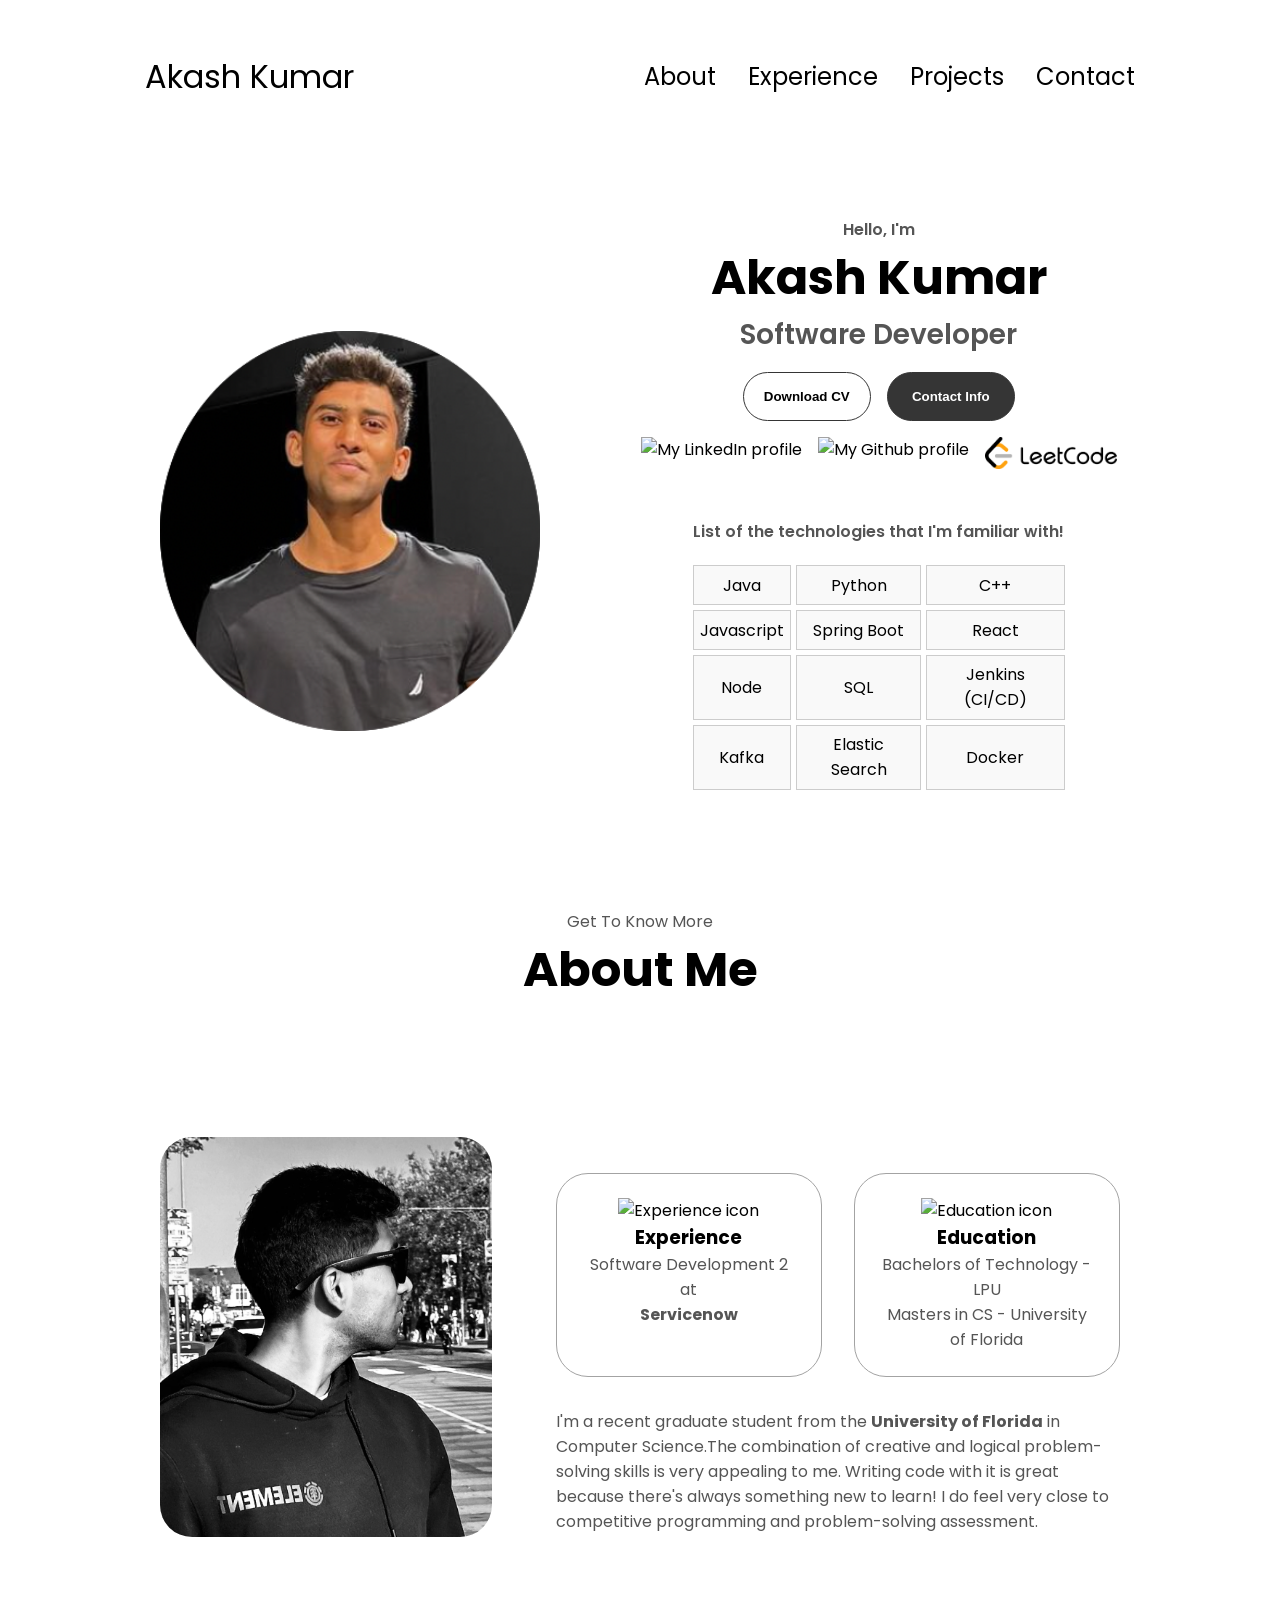
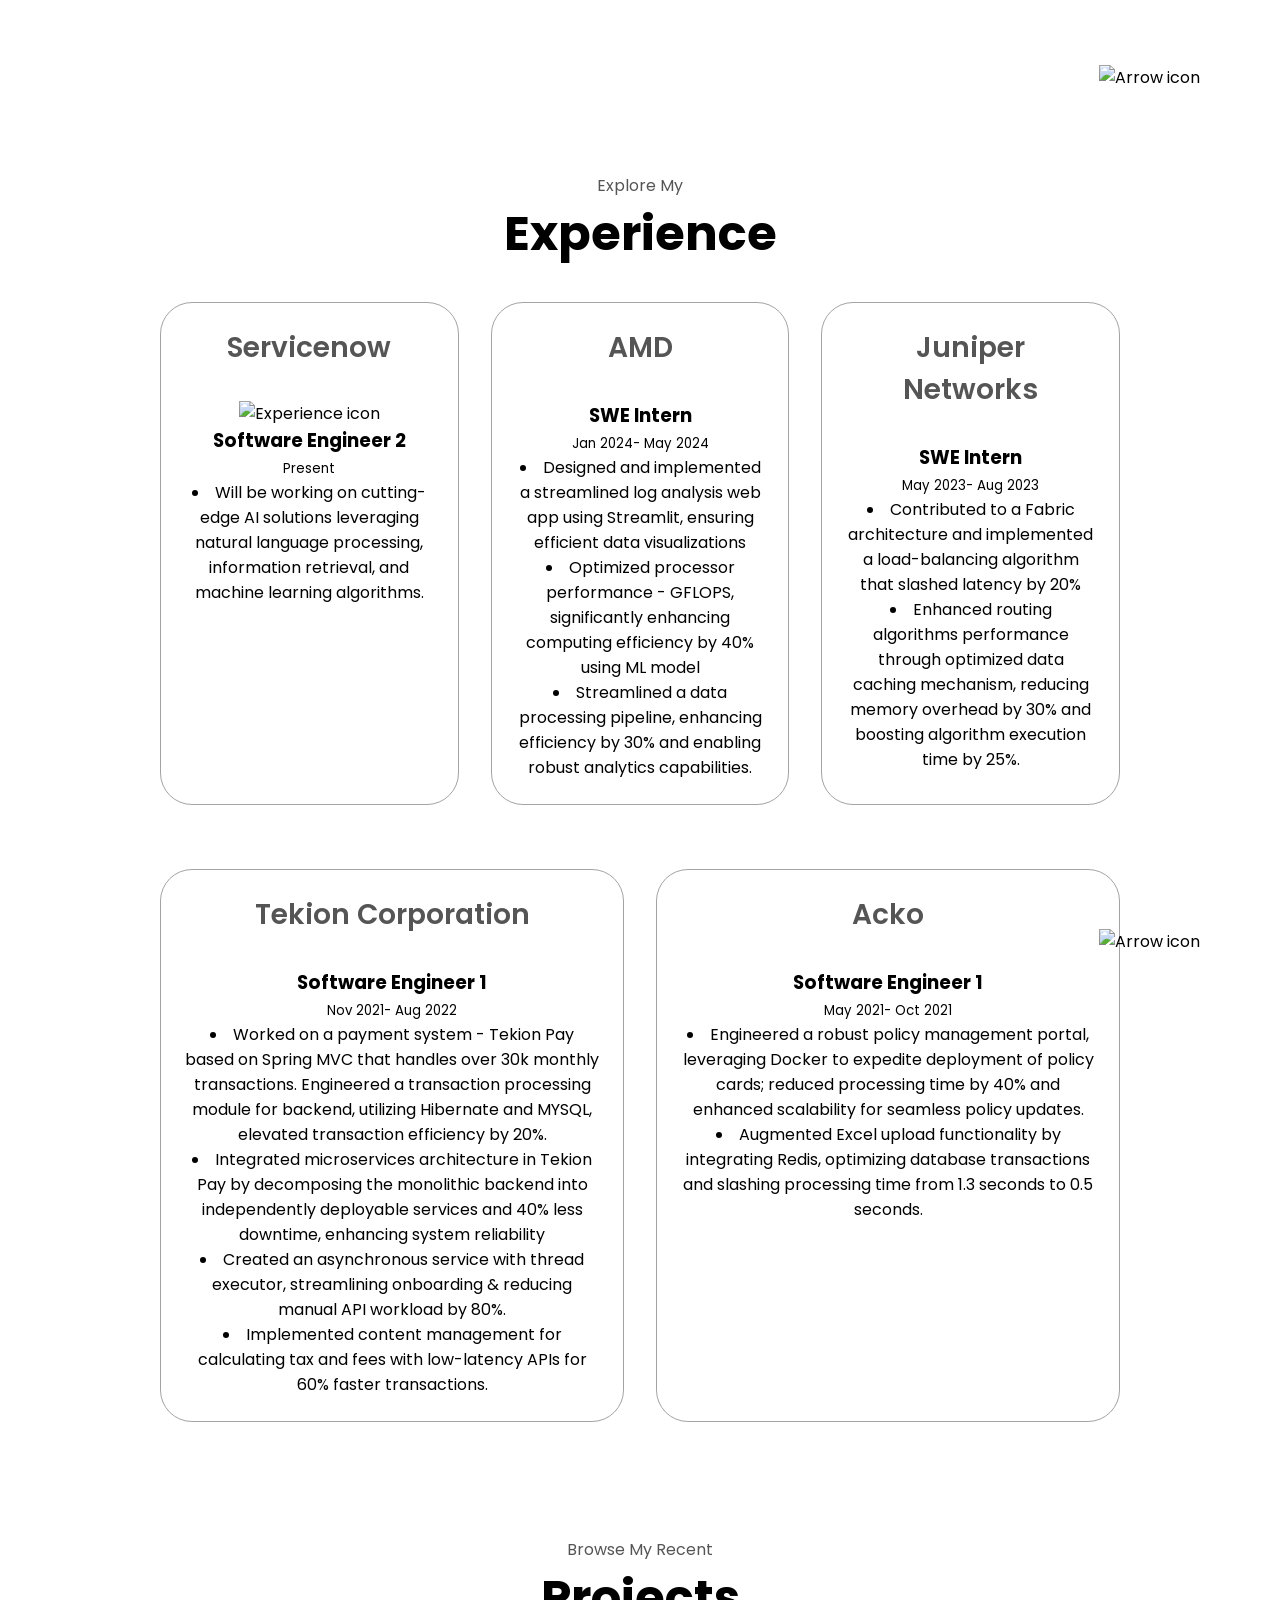
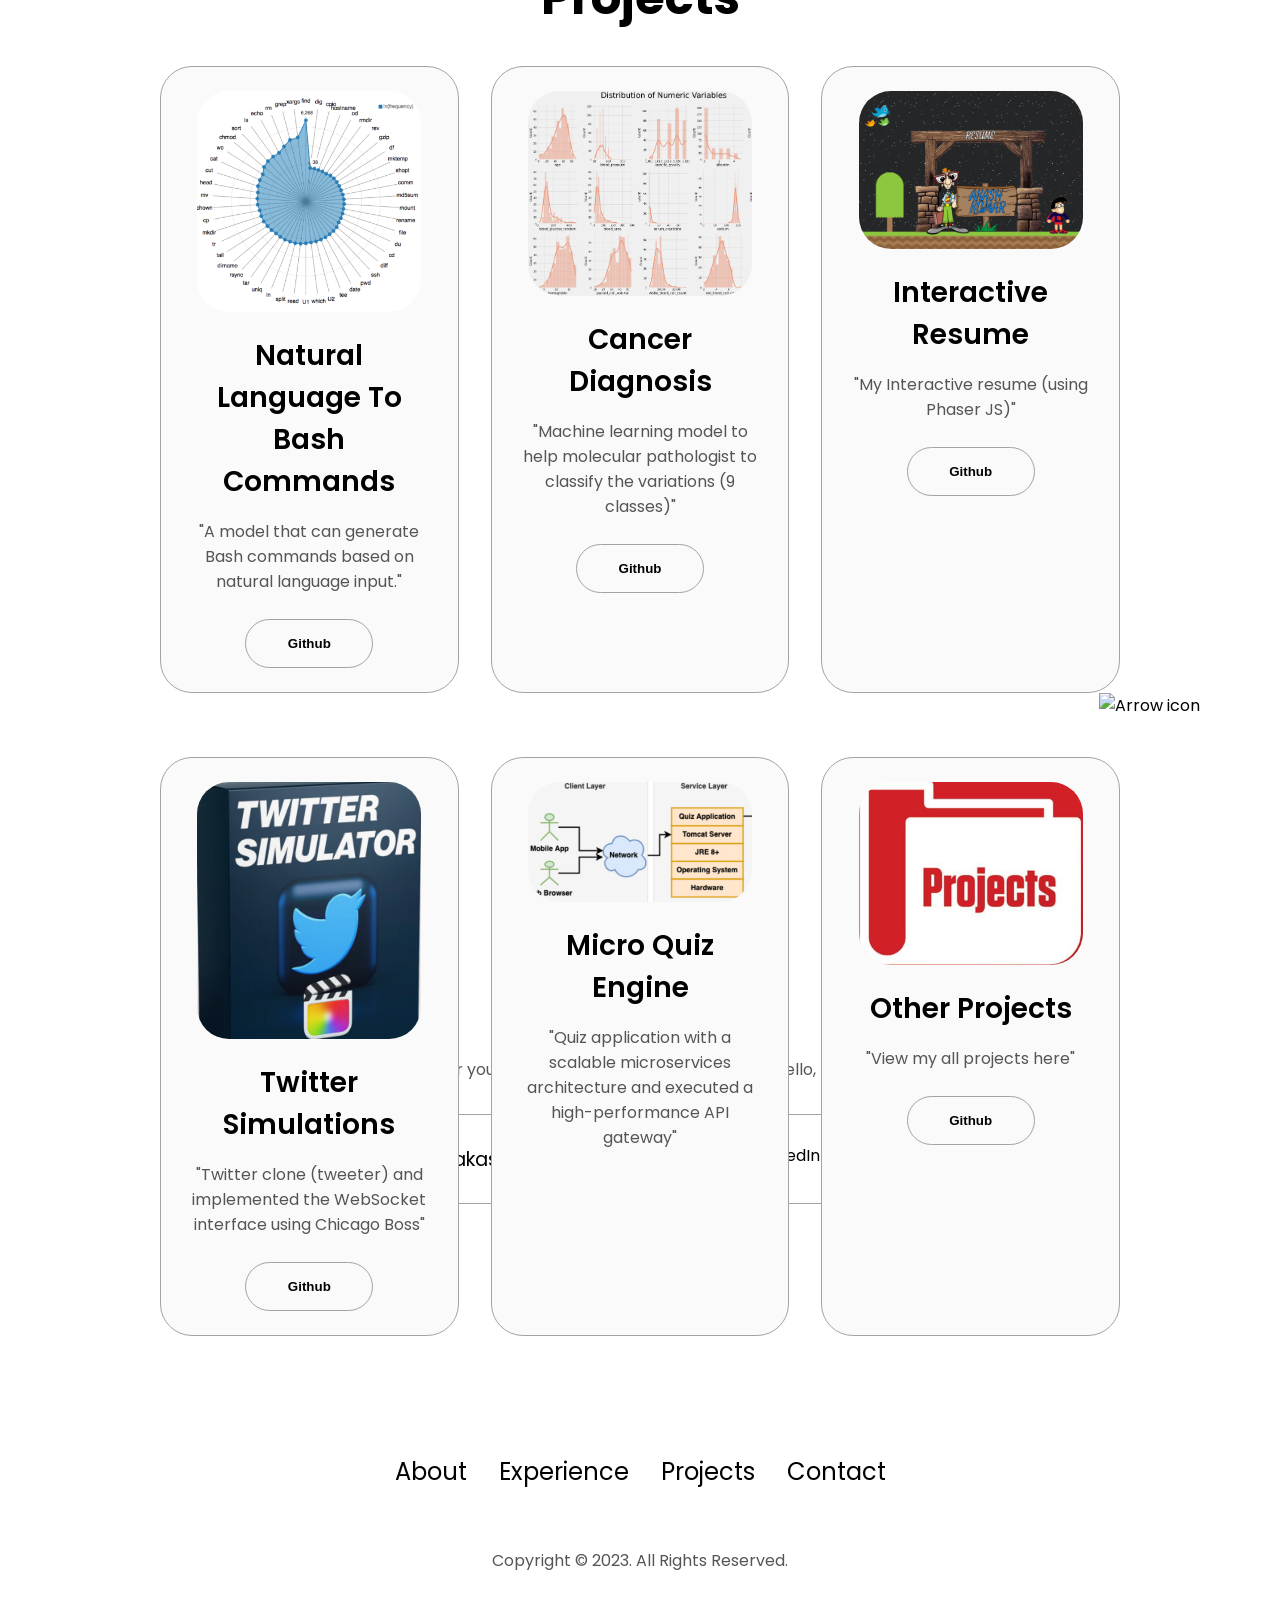
==== commit e6aed8d8: "Update index.html" ====
--- a/index.html
+++ b/index.html
@@ -4,14 +4,14 @@
     <meta charset="UTF-8" />
     <meta http-equiv="X-UA-Compatible" content="IE=edge" />
     <meta name="viewport" content="width=device-width, initial-scale=1.0" />
-    <title>Chaitya Portfolio</title>
-    <link rel="icon" type="image/png" href="./assets/c.png" />
+    <title>Akash Portfolio</title>
+    <link rel="icon" type="image/png" href="./assets/icon.png" />
     <link rel="stylesheet" href="style.css" />
     <link rel="stylesheet" href="mediaqueries.css" />
   </head>
   <body>
     <nav id="desktop-nav">
-      <div class="logo">Chaitya Lodaya</div>
+      <div class="logo">Akash Kumar</div>
       <div>
         <ul class="nav-links">
           <li><a href="#about">About</a></li>
@@ -22,7 +22,7 @@
       </div>
     </nav>
     <nav id="hamburger-nav">
-      <div class="logo">Chaitya Lodaya</div>
+      <div class="logo">Akash Kumar</div>
       <div class="hamburger-menu">
         <div class="hamburger-icon" onclick="toggleMenu()">
           <span></span>
@@ -39,18 +39,18 @@
     </nav>
     <section id="profile">
       <div class="section__pic-container">
-        <img src="./assets/profile.png" alt="Chaitya Lodaya profile picture" />
+        <img src="./assets/profile-pic1.png" alt="Akash Kumar profile picture" />
       </div>
       <div class="section__text">
         <p class="section__text__p1">Hello, I'm</p>
-        <h1 class="title">Chaitya Lodaya</h1>
-        <p class="section__text__p2">Project Manager and Scrum Master</p>
+        <h1 class="title">Akash Kumar</h1>
+        <p class="section__text__p2">Software Developer</p>
 
 
         <div class="btn-container">
           <button
             class="btn btn-color-2"
-            onclick="window.open('./assets/resume.pdf')"
+            onclick="window.open('./assets/Akash_Resume.pdf')"
           >
             Download CV
           </button>
@@ -65,42 +65,48 @@
             src="./assets/linkedin.png"
             alt="My LinkedIn profile"
             class="icon"
-            onclick="location.href='https://www.linkedin.com/in/chaityalodaya/'"
+            onclick="location.href='https://linkedin.com/in/akash-kumar916'"
           />
-         
-          
-        </div>
-       
-
+          <img
+            src="./assets/github.png"
+            alt="My Github profile"
+            class="icon"
+            onclick="location.href='https://github.com/akashkumar916'"
+          />
+          <img
+            src="./assets/leetcode.png"
+            alt="My Leetcode profile"
+            class="icon"
+            onclick="location.href='https://leetcode.com/u/akash_kumar916/'"
+          />
+        </div>
         <div id="skills-container">
-          <p>Technical/non technical that I'm familiar with!</p>
-      
-          <table class="tech-table"> 
-              <tr>
-                  <td>Power BI</td>
-                  <td>MS Office</td>
-                  <td>TOSCA</td>
-            
-              </tr>
-              <tr>
-                  <td>MS Project</td>
-                  <td>Google Suite</td>
-                  <td>Kanban</td>
-              </tr>
-             
-              <tr>
-                  <td>Asana/Jira</td>
-                  <td>Confluence</td>
-                  <td>SDLC</td>
-              </tr>
-              <tr>
-                  <td>Program Management</td>
-                  <td>Automation Testing</td>
-                  <td>Project Management</td>
-              </tr>
+          <p>List of the technologies that I'm familiar with!</p>
+     
+          <table class="tech-table">
+            <tr>
+              <td>Java</td>
+              <td>Python</td>
+              <td>C++</td>
+            </tr>
+            <tr>
+              <td>Javascript</td>
+              <td>Spring Boot</td>
+              <td>React</td>
+            </tr>
+            <tr>
+              <td>Node</td>
+              <td>SQL</td>
+              <td>Jenkins (CI/CD)</td>
+            </tr>
+            <tr>
+              <td>Kafka</td>
+              <td>Elastic Search</td>
+              <td>Docker</td>
+            </tr>
           </table>
-      </div>
-      
+        </div>
+        
 
 
       </div>
@@ -111,7 +117,7 @@
       <div class="section-container">
         <div class="section__pic-container">
           <img
-            src="./assets/about.png"
+            src="./assets/about-pic.png"
             alt="Profile picture"
             class="about-pic"
           />
@@ -125,7 +131,7 @@
                 class="icon"
               />
               <h3>Experience</h3>
-              <p>Project Manager and Scrum Master at<br><b>NavisionTech Inc.</b></p>
+              <p>Software Development 2 at <br><b>Servicenow</b></p>
             </div>
             <div class="details-container">
               <img
@@ -134,12 +140,12 @@
                 class="icon"
               />
               <h3>Education</h3>
-              <p>Bachelors of Engineering<br /> Masters in ECE - University of Florida</p>
+              <p>Bachelors of Technology - LPU<br /> Masters in CS - University of Florida</p>
             </div>
           </div>
           <div class="text-container">
             <p>
-              Chaitya is a Project Manager / Scrum Master at Navisiontech, Inc., where she lead and coordinate complex projects involving Dynamics 365 ERP implementation software development, data analysis, and user experience design by using agile methodologies and Jira tools to plan, execute, and monitor project progress, deliverables, and quality, ensuring that the project goals are met within the budget and timeline constraints. She also communicate and collaborate effectively with cross-functional teams, stakeholders, and clients, facilitating problem-solving and decision-making.
+              I'm a recent graduate student from the <b>University of Florida</b> in Computer Science.The combination of creative and logical problem-solving skills is very appealing to me. Writing code with it is great because there's always something new to learn! I do feel very close to competitive programming and problem-solving assessment.
               
 
             </p>
@@ -166,7 +172,7 @@
 
 
           <div class="details-container">
-            <h2 class="experience-sub-title">NavisionTech Inc</h2>
+            <h2 class="experience-sub-title">Servicenow</h2>
             
             <div class="article-container">
               <article>
@@ -177,15 +183,30 @@
                 />
                 <div>
                
-                  <h3>Project Manager and Scrum Master </h3>
+                  <h3>Software Engineer 2 </h3>
                   <small>Present</small>
-                    
-• Led Scrum practices - Sprint Planning, and Retrospective meetings for teams of up to 12 members, increasing productivity by 30%.<br>
-• Managed Jira boards for 6+ concurrent projects, creating knowledge base articles and streamlining workflows.<br>
-• Established statement of work (SOW), ensuring effective communication with leaders, vendors, stakeholders & cross-functional teams.<br>
-• Conducted 20+ grooming sessions to clarify criteria and scope, facilitating a shared understanding of project deliverables.<br>
-           
-                 
+                    <li>Will be working on cutting-edge AI solutions leveraging natural language processing, information retrieval, and machine learning algorithms.</li>
+                  </div>
+              </article>
+
+            </div>
+          </div>
+
+
+          <div class="details-container">
+            <h2 class="experience-sub-title">AMD</h2>
+            <div class="article-container">
+              <article>
+                
+                <div>
+                  <h3>SWE Intern</h3>
+                  <small>Jan 2024- May 2024</small>
+              
+                    <li>Designed and implemented a streamlined log analysis web app using Streamlit, ensuring efficient data visualizations </li> 
+                   
+                    <li>Optimized processor performance - GFLOPS, significantly enhancing computing efficiency by 40% using ML model</li> 
+              
+                    <li>Streamlined a data processing pipeline, enhancing efficiency by 30% and enabling robust analytics capabilities.</li>
                  
                   </div>
               </article>
@@ -195,82 +216,82 @@
 
 
           <div class="details-container">
-            <h2 class="experience-sub-title">UF Innovate, University of Florida</h2>
+            <h2 class="experience-sub-title">Juniper Networks</h2>
+            <div class="article-container">
+              <article>
+               
+                <div>
+                  <h3>SWE Intern</h3>
+                  <small>May 2023- Aug 2023</small>
+        
+                    <li>  Contributed to a Fabric architecture and implemented a load-balancing algorithm that slashed latency by 20%</li> 
+                   
+                    <li>Enhanced routing algorithms performance through optimized data caching mechanism, reducing memory overhead by 30% and boosting algorithm execution time by 25%.</li> 
+              
+                  
+                  </div>
+              </article>
+
+            </div>
+          </div>
+
+   
+
+
+
+        </div>
+
+        <!-------------->
+ 
+      <div class="about-containers">
+
+
+   
+
+
+          <div class="details-container">
+            <h2 class="experience-sub-title">Tekion Corporation</h2>
+            <div class="article-container">
+              <article>
+               
+                <div>
+                  <h3>Software Engineer 1</h3>
+                 <small>Nov 2021- Aug 2022</small>
+              
+                    <li>   Worked on a payment system - Tekion Pay based on Spring MVC that handles over 30k monthly transactions. Engineered a
+                      transaction processing module for backend, utilizing Hibernate and MYSQL, elevated transaction efficiency by 20%.</li> 
+                   
+                    <li>Integrated microservices architecture in Tekion Pay by decomposing the monolithic backend into independently deployable
+                      services and 40% less downtime, enhancing system reliability</li> 
+                    <li>Created an asynchronous service with thread executor, streamlining onboarding & reducing manual API workload by 80%.</li>
+                    <li> Implemented content management for calculating tax and fees with low-latency APIs for 60% faster transactions.</li>
+                  
+                  </div>
+              </article>
+
+            </div>
+          </div>
+
+
+          <div class="details-container">
+            <h2 class="experience-sub-title">Acko</h2>
             <div class="article-container">
               <article>
                 
                 <div>
-                  <h3>Project Manager</h3>
-                  <small>Mar 2022 - Jan 2023</small>
-                  • Directed project management activities - detailed reporting, strategic planning, and estimation, resulting in a 30% reduction in delays.<br>
-                  • Defined and monitored a project plan with defined inter-dependencies and defining project roles for 27+ members.<br>
-                  • Oversaw a team of 35+ by preparing Gantt charts for the project to achieve timely and accurate delivery<br>
-                   
+                  <h3>Software Engineer 1</h3>
+                  <small>May 2021- Oct 2021</small>
+                  <p>
+                    <li>Engineered a robust policy management portal, leveraging Docker to expedite deployment of policy cards; reduced processing
+                    time by 40% and enhanced scalability for seamless policy updates.</li>
+                    <li>Augmented Excel upload functionality by integrating Redis, optimizing database transactions and slashing processing time
+                    from 1.3 seconds to 0.5 seconds.</li>
+                  </p>
                   </div>
               </article>
 
             </div>
           </div>
-
-
-        
-
-   
-
-
-
-        </div>
-
-        <!-------------->
- 
-      <div class="about-containers">
-
-        <div class="details-container">
-          <h2 class="experience-sub-title">University of Florida</h2>
-          <div class="article-container">
-            <article>
-             
-              <div>
-                <h3>Supervisor</h3>
-                <small>Aug 2021  - Feb 2022</small>
-      
-                • Demonstrated leadership and integrity while assisting with scheduling and inventory control for a team of 8.<br/>
-                • Ensured customer satisfaction in fast-paced, high-volume operations by maintaining high standards of service.<br/>
-                • Initiated efficiency improvements, such as optimizing workflow processes and identifying cost-saving opportunities, resulting in a 15%
-                reduction in operational costs.<br/>
-                
-                </div>
-            </article>
-
-          </div>
-        </div>
-   
-
-
-          <div class="details-container">
-            <h2 class="experience-sub-title">Accenture Solutions Private Limited</h2>
-            <div class="article-container">
-              <article>
-               
-                <div>
-                  <h3>QA Analyst</h3>
-                 <small>Nov 2017 -  Jun 2021</small>
-              
-                 • Delivered 20+ projects from Test Planning - Test Closure and Project Planning - Project Closure/Execution.<br>
-                 • Provided defect resolutions in JIRA and HP-ALM reducing system defects and reactive support cases, saving 2 hours individual per
-                 day. Averaged 4+ retests/day optimizing defect management.<br>
-                 • Coordinated and guided 5+ cross-domain project managers, test managers, and developers to achieve requirements at once.<br>
-                 • Raised productivity by 5% by partnering with developers to automate laborious procedures.<br>
-                 • Optimized the regression suite using TOSCA automation (2500+ testcases).Also evaluated files, records, business requirements, user
-                 stories, and high/low-level test cases to get business expertise. Wrote 150+ test cases/day.<br>
-                  </div>
-              </article>
-
-            </div>
-          </div>
-
-
-      
 
 
         </div>
@@ -300,13 +321,21 @@
               />
             </div>
             <div>
-            <h2 class="experience-sub-title project-title">Developing Python Based - Email Filtering with ML Algorithm</h2>
-            <p>• Leveraged Jira for risk assessments and risk management, reducing project risks<br>
-              • Utilized Xmind and MindMeister for cross-functional collaboration, while developing project plans, documentation</p>
+            <h2 class="experience-sub-title project-title">Natural Language To Bash Commands</h2>
+            <p>"A model that can generate Bash commands based on natural language input."</p>
           </div>
           <br>
-           
-          </div>
+            <div class="btn-container">
+              <button
+                class="btn btn-color-2 project-btn"
+                onclick="location.href='https://github.com/akashkumar916/NL2BASH'"
+              >
+                Github
+              </button>
+              
+            </div>
+          </div>
+
 
           <div class="details-container color-container">
             <div class="article-container">
@@ -316,15 +345,106 @@
                 class="project-img"
               />
             </div>
-            <h2 class="experience-sub-title project-title">Drone Tech </h2>
-            <p>• Led a team of 6, excelling in resource allocation, cost optimization, conflict resolution, and budget management<br/>
-              • Demonstrated strong negotiation skills in successfully resolving project issues and conflicts</p>
+            <h2 class="experience-sub-title project-title">Cancer Diagnosis </h2>
+            <p>"Machine learning model to help molecular pathologist to classify the variations (9 classes)"</p>
             <br>
-           
-          </div>
-        
-        </div>
-
+            <div class="btn-container">
+              <button
+                class="btn btn-color-2 project-btn"
+                onclick="location.href='https://github.com/akashkumar916/Cancer_diagnosis'"
+              >
+                Github
+              </button>
+              
+            </div>
+          </div>
+          <div class="details-container color-container">
+            <div class="article-container">
+              <img
+                src="./assets/project3.png"
+                alt="Project 3"
+                class="project-img"
+              />
+            </div>
+            <h2 class="experience-sub-title project-title">Interactive Resume</h2>
+            <p>"My Interactive resume  (using Phaser JS)"</p>
+            <br>
+            <div class="btn-container">
+              <button
+                class="btn btn-color-2 project-btn"
+                onclick="location.href='https://github.com/akashkumar916?tab=repositories'">
+                Github
+              </button>
+             
+            </div>
+          </div>
+        </div>
+
+        <div class="about-containers">
+          
+          <div class="details-container color-container">
+            <div class="article-container">
+              <img
+                src="./assets/project4.png"
+                alt="Project 1"
+                class="project-img"
+              />
+            </div>
+            <h2 class="experience-sub-title project-title">Twitter Simulations</h2>
+            <p>"Twitter clone (tweeter) and implemented the WebSocket interface using Chicago Boss"</p>
+            <br>
+            <div class="btn-container">
+              <button
+                class="btn btn-color-2 project-btn"
+                onclick="location.href='https://github.com/akashkumar916/twitterSimulation'"
+              >
+                Github
+              </button>
+              
+            </div>
+          </div>
+            
+          <div class="details-container color-container">
+            <div class="article-container">
+              <img
+                src="./assets/project5.png"
+                alt="Project 1"
+                class="project-img"
+              />
+            </div>
+            <h2 class="experience-sub-title project-title">Micro Quiz Engine</h2>
+            <p>"Quiz application with a scalable microservices architecture and executed a high-performance API gateway"</p>
+            
+          </div>
+
+          <div class="details-container color-container">
+            <div class="article-container">
+              <img
+                src="./assets/project6.png"
+                alt="Project 1"
+                class="project-img"
+              />
+            </div>
+            <h2 class="experience-sub-title project-title">Other Projects</h2>
+            <p>"View my all projects here"</p>
+            <br>
+            <div class="btn-container">
+              <button
+                class="btn btn-color-2 project-btn"
+                onclick="location.href='https://github.com/akashkumar916/'"
+              >
+                Github
+              </button>
+              
+            </div>
+          </div>
+
+</div>
+
+
+
+
+       
       </div>
       <img
         src="./assets/arrow.png"
@@ -333,49 +453,6 @@
         onclick="location.href='#contact'"
       />
     </section>
-
-<!--                                -->
-
-    <section id="certification">
-      <p class="section__text__p1">Browse My Recent</p>
-      <h1 class="title">Certifications</h1>
-      <div class="experience-details-container">
-        <div class="about-containers">
-
-          <div class="details-container color-container">
-           
-            <div>
-              <ul>
-              Project Management Principles and Practices, University of California, Irvine (June 2022)<br>
-               Scrum Foundations Professional Certified (August 2020)<br>
-                Certified Six Sigma Yellow Belt (February 2022)<br>
-                Google Project Management: Professional Certificate (Ongoing)<br>
-            </ul>
-              
-           </div>
-          <br>
-           
-          </div>
-
-
-        
-        </div>
-
-      </div>
-      <img
-        src="./assets/arrow.png"
-        alt="Arrow icon"
-        class="icon arrow"
-        onclick="location.href='#contact'"
-      />
-
-    </section>
-
-
-
-
-
-
     <section id="contact">
       <p class="section__text__p1">Get in Touch</p>
       <h1 class="title">Contact Me</h1>
@@ -394,7 +471,7 @@
           />
          
           <br>
-          <p><a href="mailto:akashkumaruf@gmail.com">chaityauf@gmail.com</a></p>
+          <p><a href="mailto:akashkumaruf@gmail.com">akashkumaruf@gmail.com</a></p>
         </div>
         <div class="contact-info-container">
           <img
@@ -402,7 +479,7 @@
             alt="LinkedIn icon"
             class="icon contact-icon"
           />
-          <p><a href="https://www.linkedin.com/in/chaityalodaya/">LinkedIn</a></p>
+          <p><a href="https://www.linkedin.com/in/akash-kumar916">LinkedIn</a></p>
         </div>
       </div>
     </section>
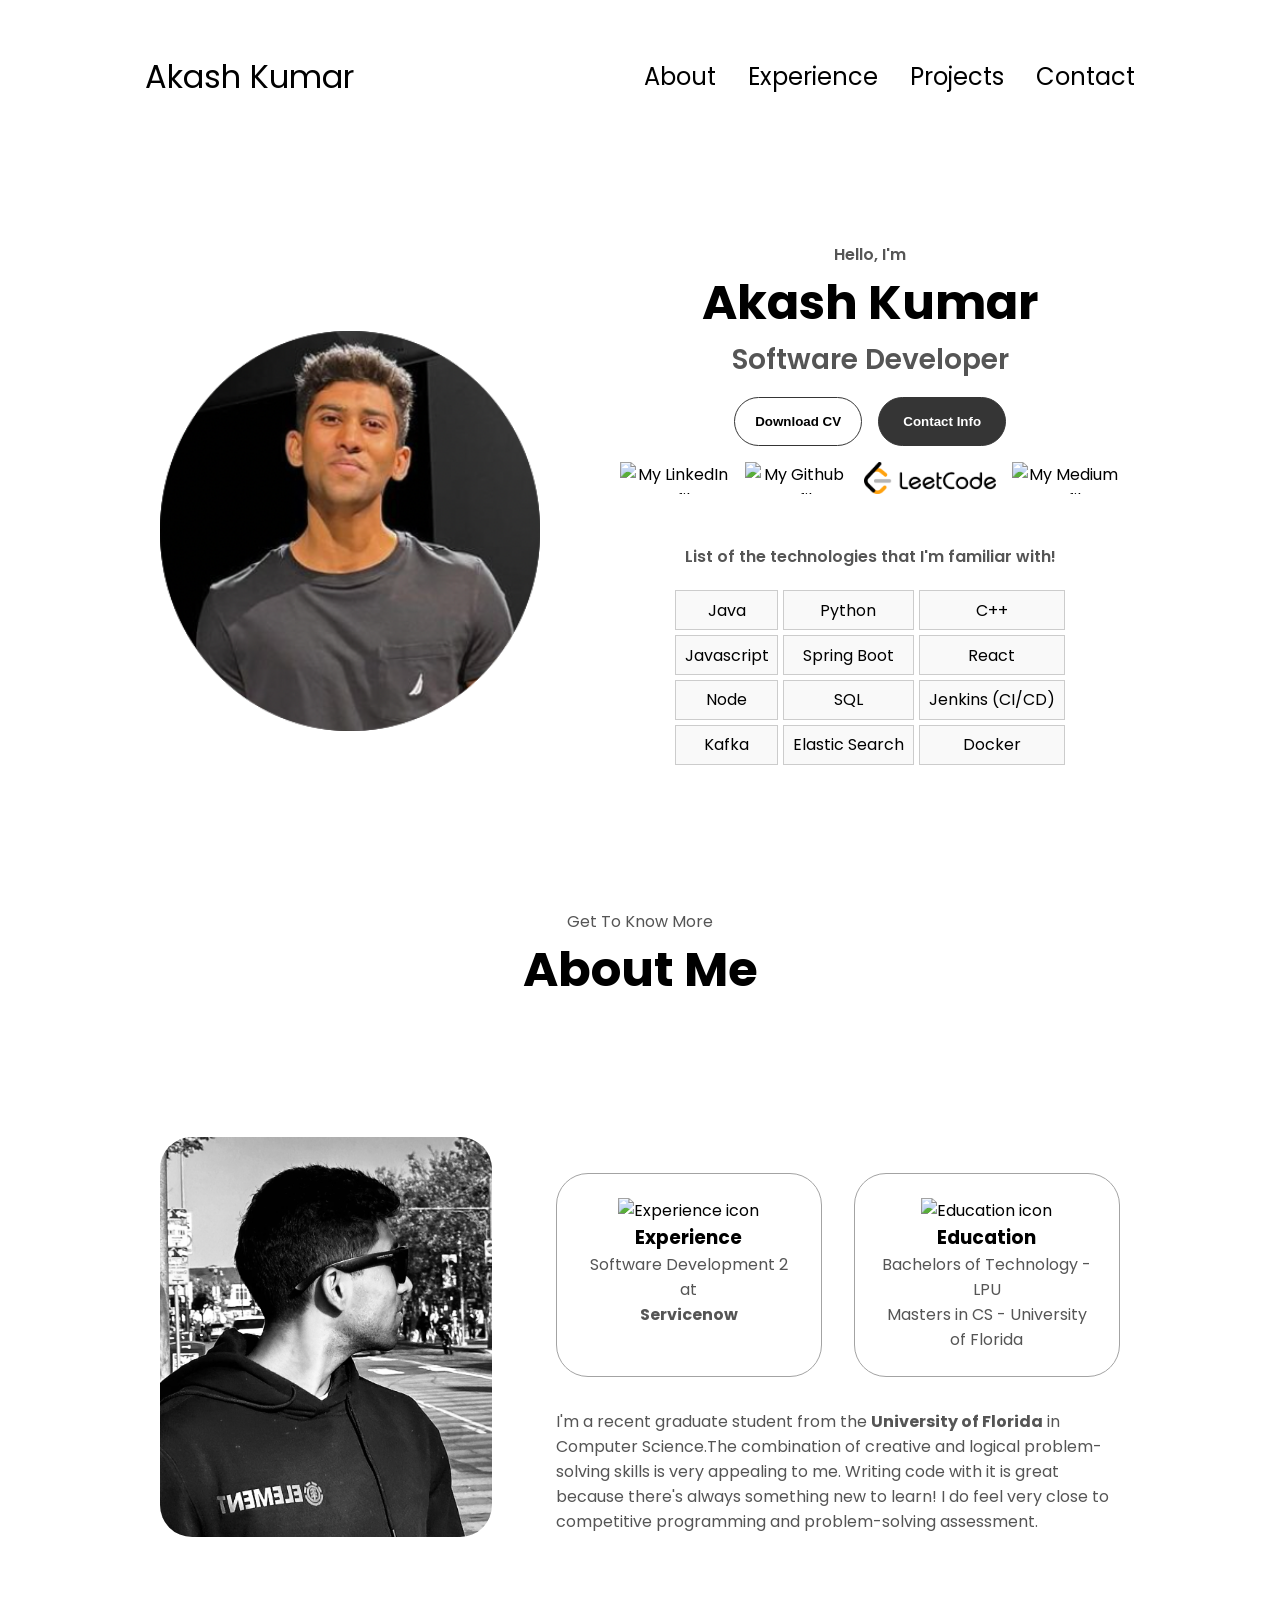
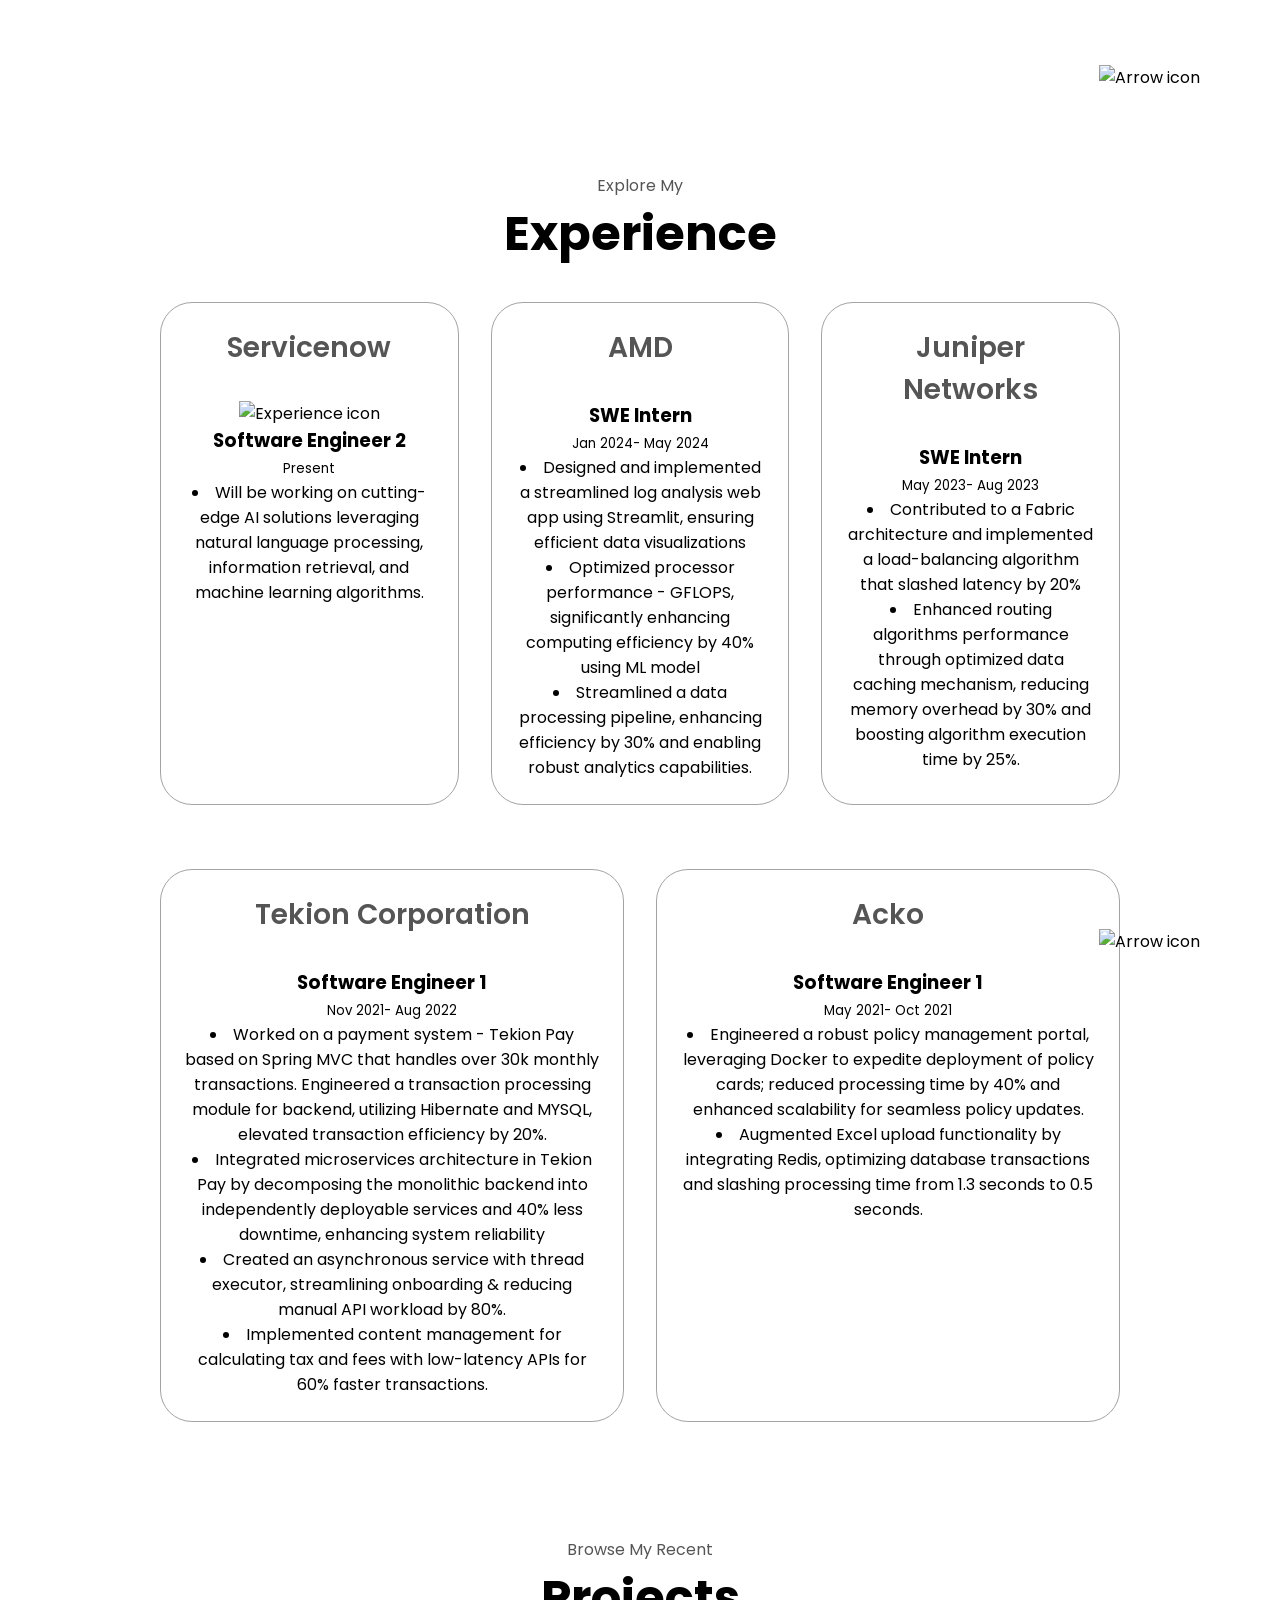
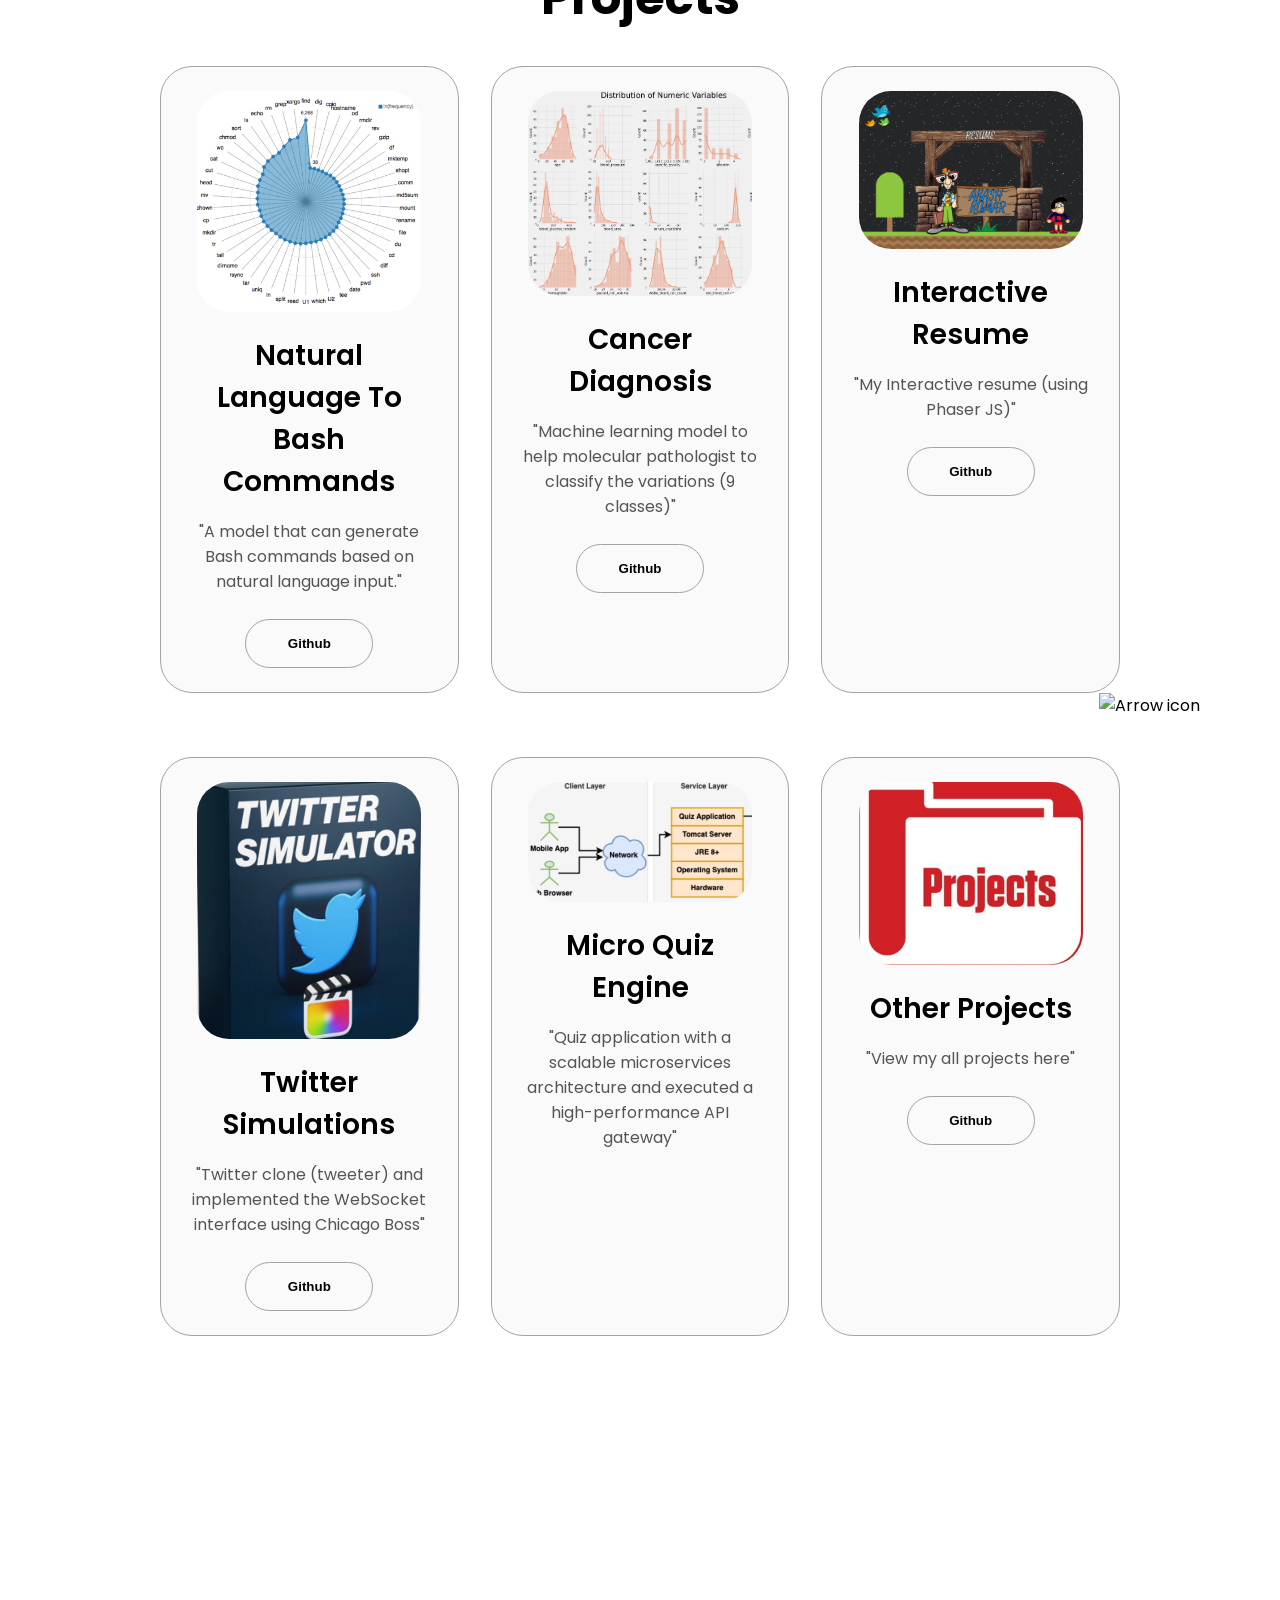
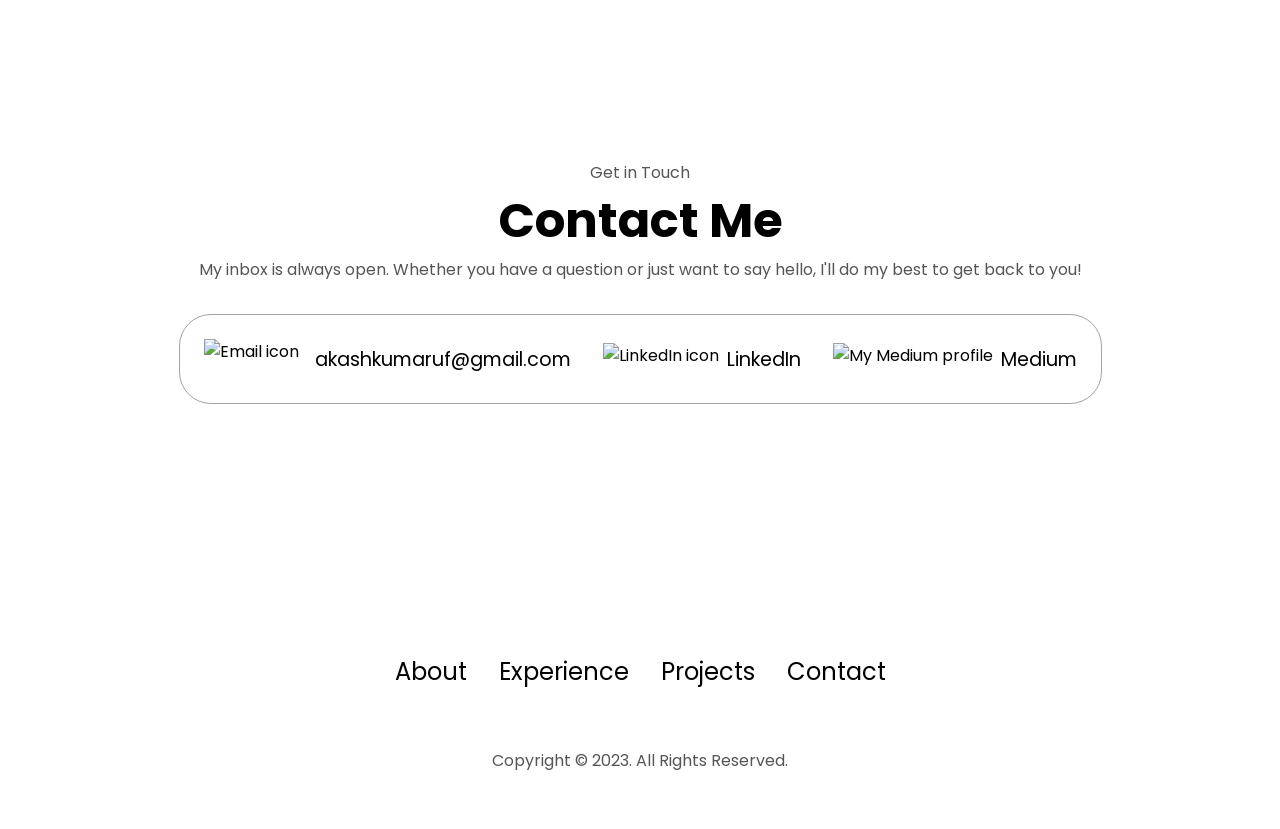
==== commit 5ec1a484: "Update index.html" ====
--- a/index.html
+++ b/index.html
@@ -78,6 +78,12 @@
             alt="My Leetcode profile"
             class="icon"
             onclick="location.href='https://leetcode.com/u/akash_kumar916/'"
+          />
+          <img
+            src="./assets/medium.png"
+            alt="My Medium profile"
+            class="icon"
+            onclick="location.href='https://medium.com/@akash-kumar916'"
           />
         </div>
         <div id="skills-container">
@@ -471,7 +477,7 @@
           />
          
           <br>
-          <p><a href="mailto:akashkumaruf@gmail.com">akashkumaruf@gmail.com</a></p>
+          <p><a href="mailto:akashkumaruf@gmail.com" target="_blank">akashkumaruf@gmail.com</a></p>
         </div>
         <div class="contact-info-container">
           <img
@@ -479,7 +485,17 @@
             alt="LinkedIn icon"
             class="icon contact-icon"
           />
-          <p><a href="https://www.linkedin.com/in/akash-kumar916">LinkedIn</a></p>
+          <p><a href="https://www.linkedin.com/in/akash-kumar916" target="_blank">LinkedIn</a></p>
+
+        </div>
+        <div class="contact-info-container">
+        <img
+            src="./assets/medium.png"
+            alt="My Medium profile"
+            class="icon"
+            
+          />
+          <p><a href="https://medium.com/@akash-kumar916" target="_blank">Medium</a></p>
         </div>
       </div>
     </section>
--- a/style.css
+++ b/style.css
@@ -373,6 +373,7 @@
   justify-content: center;
   flex-direction: column;
   height: 70vh;
+   margin-top: 800px;
    
 }
 
